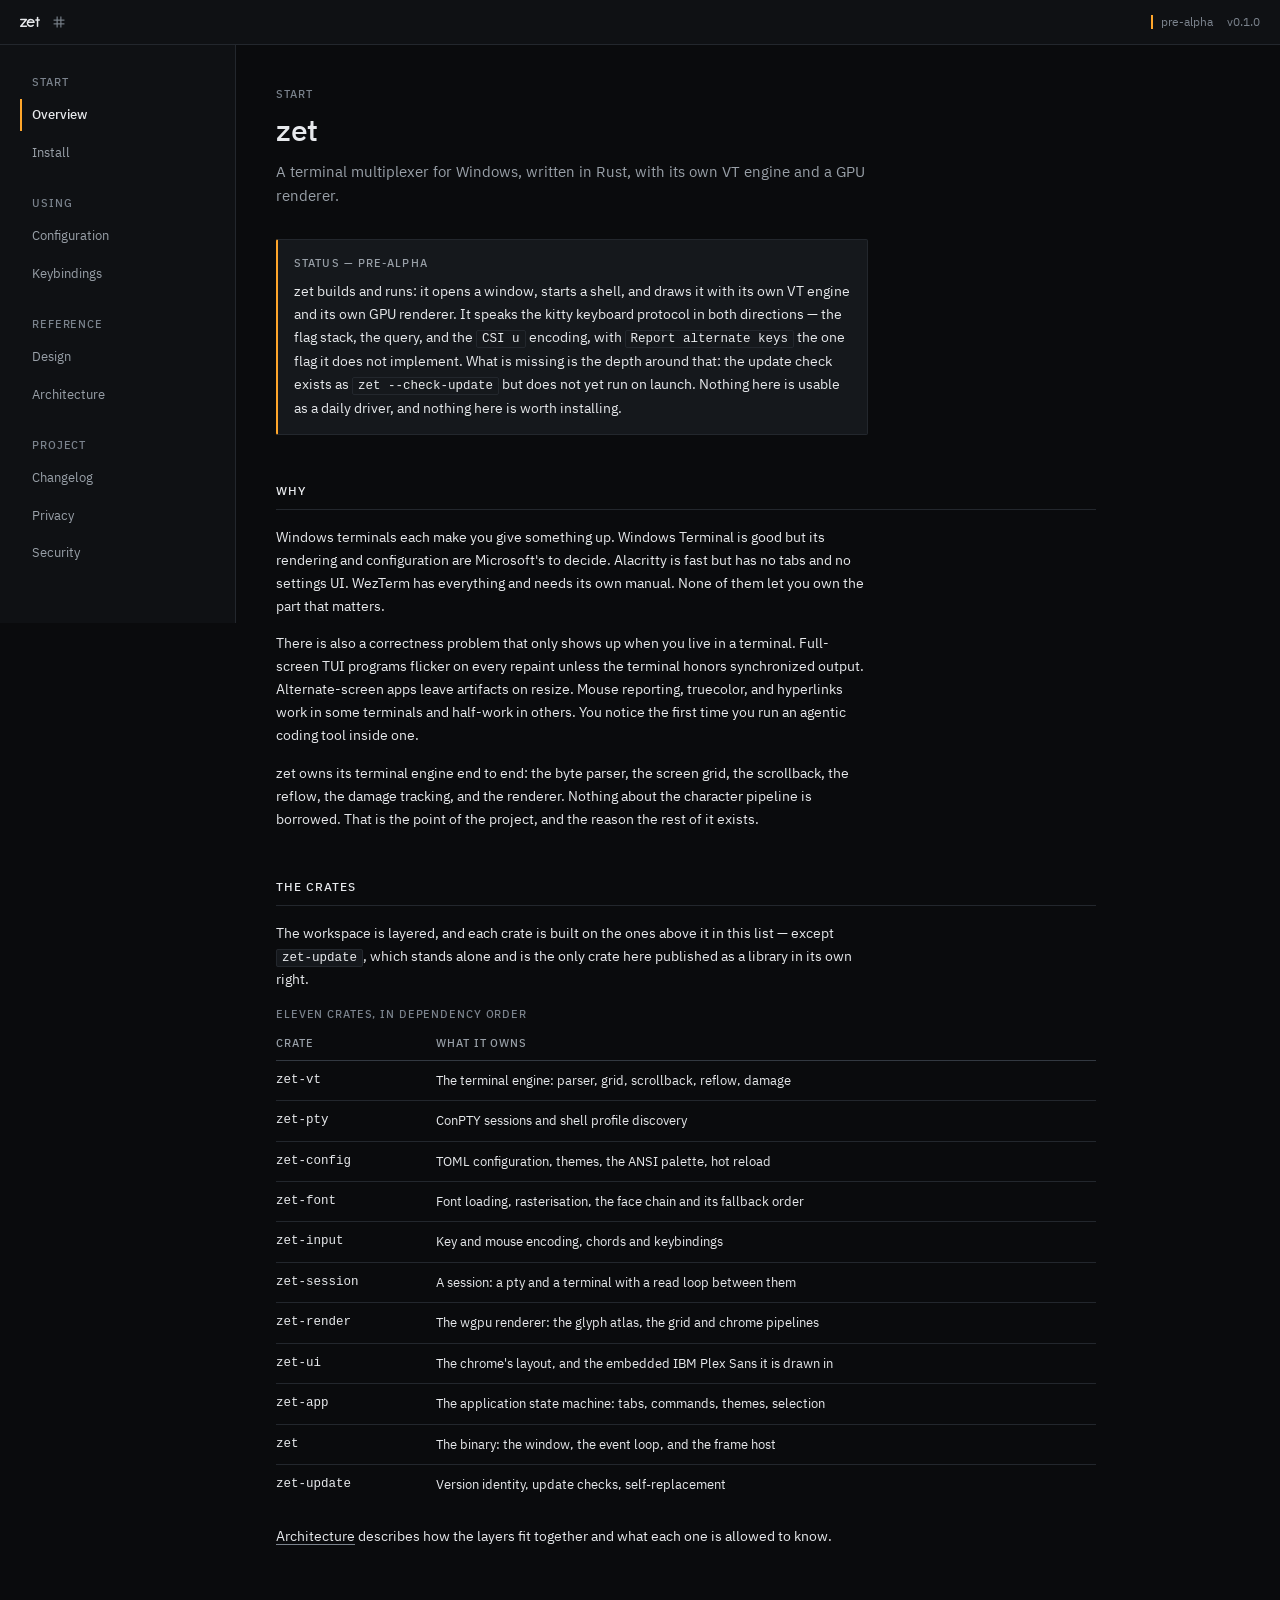
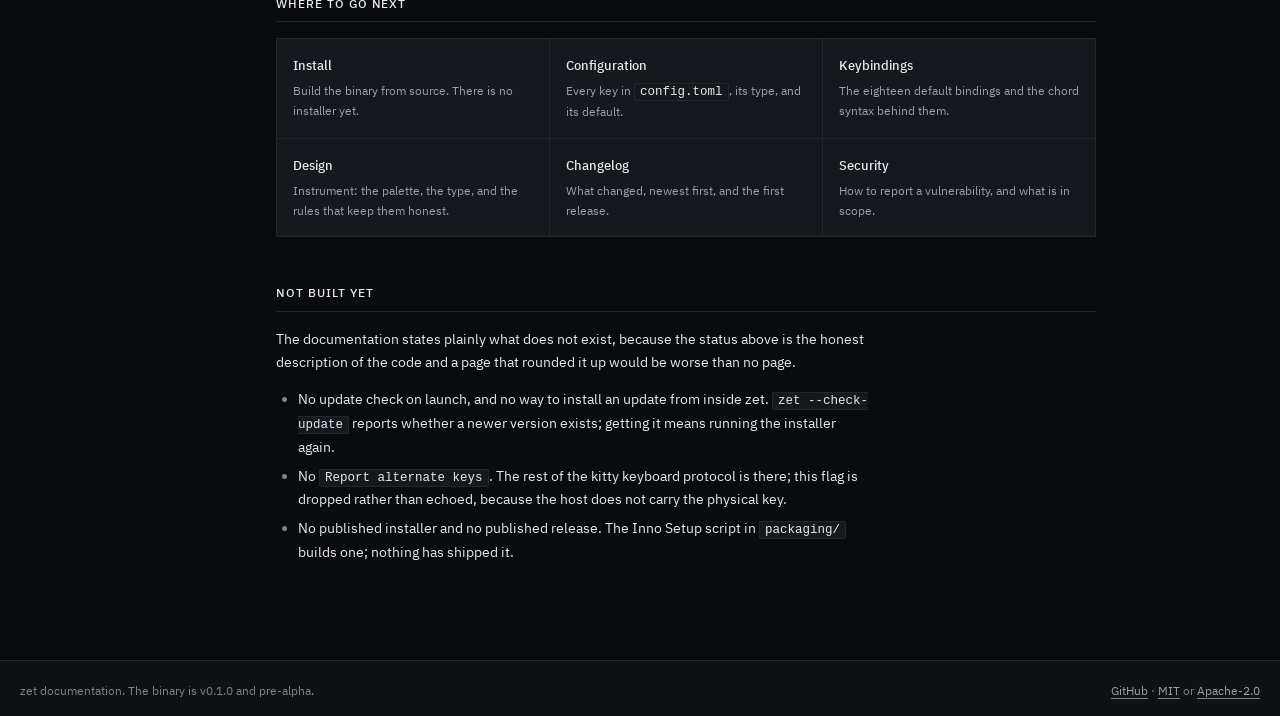
==== docs/index.html @ be6a36d4 "Let the binary ask GitHub whether there is a newer version `zet-update` has known how to do this sin" ====
<!doctype html>
<html lang="en">
<head>
<meta charset="utf-8">
<meta name="viewport" content="width=device-width, initial-scale=1">
<title>zet — a terminal multiplexer for Windows</title>
<meta name="description" content="zet is a terminal multiplexer for Windows, written in Rust, with its own VT engine and a GPU renderer.">
<link rel="stylesheet" href="assets/style.css">
</head>
<body>
<a class="skip" href="#main">Skip to content</a>

<header class="topbar">
  <div class="topbar__inner">
    <a class="brand" href="index.html" aria-label="zet documentation">
      <svg class="brand__mark" viewBox="0 0 22 16" aria-hidden="true" focusable="false">
        <path d="M0.8 4.8 H6.8 L0.8 12 H6.8"></path>
        <path d="M7.95 7.8 H15.05 A3.6 3.6 0 1 0 14.05 10.95"></path>
        <path d="M18.7 2.6 V12"></path>
        <path d="M16.9 5.2 H20.5"></path>
      </svg>
      <svg class="brand__hash" viewBox="0 0 16 16" aria-hidden="true" focusable="false">
        <path d="M5.5 1.5 V14.5"></path>
        <path d="M10.5 1.5 V14.5"></path>
        <path d="M1.5 5.5 H14.5"></path>
        <path d="M1.5 10.5 H14.5"></path>
      </svg>
    </a>
    <span class="topbar__meta">
      <span class="topbar__status"><span class="lamp" aria-hidden="true"></span>pre-alpha</span>
      <span class="ver">v0.1.0</span>
    </span>
  </div>
</header>

<div class="shell">
  <nav class="nav" aria-label="Documentation">
    <div class="nav__section">
      <p class="nav__label">Start</p>
      <ul class="nav__list">
        <li><a class="nav__link" href="index.html" aria-current="page">Overview</a></li>
        <li><a class="nav__link" href="install.html">Install</a></li>
      </ul>
    </div>
    <div class="nav__section">
      <p class="nav__label">Using</p>
      <ul class="nav__list">
        <li><a class="nav__link" href="configuration.html">Configuration</a></li>
        <li><a class="nav__link" href="keybindings.html">Keybindings</a></li>
      </ul>
    </div>
    <div class="nav__section">
      <p class="nav__label">Reference</p>
      <ul class="nav__list">
        <li><a class="nav__link" href="design.html">Design</a></li>
        <li><a class="nav__link" href="architecture.html">Architecture</a></li>
      </ul>
    </div>
    <div class="nav__section">
      <p class="nav__label">Project</p>
      <ul class="nav__list">
        <li><a class="nav__link" href="changelog.html">Changelog</a></li>
        <li><a class="nav__link" href="privacy.html">Privacy</a></li>
        <li><a class="nav__link" href="security.html">Security</a></li>
      </ul>
    </div>
  </nav>

  <main id="main" class="main">
    <article class="doc">
      <p class="eyebrow">Start</p>
      <h1>zet</h1>
      <p class="lede">A terminal multiplexer for Windows, written in Rust, with its own VT engine
      and a GPU renderer.</p>

      <div class="callout">
        <span class="callout__label">Status — pre-alpha</span>
        <p>zet builds and runs: it opens a window, starts a shell, and draws it with its own VT
        engine and its own GPU renderer. It speaks the kitty keyboard protocol in both directions —
        the flag stack, the query, and the <code>CSI u</code> encoding, with <code>Report alternate
        keys</code> the one flag it does not implement. What is missing is the depth around that:
        the update check exists as <code>zet --check-update</code> but does not yet run on launch.
        Nothing here is usable as a daily driver, and nothing here is worth installing.</p>
      </div>

      <h2>Why</h2>

      <p>Windows terminals each make you give something up. Windows Terminal is good but its
      rendering and configuration are Microsoft's to decide. Alacritty is fast but has no tabs and
      no settings UI. WezTerm has everything and needs its own manual. None of them let you own the
      part that matters.</p>

      <p>There is also a correctness problem that only shows up when you live in a terminal.
      Full-screen TUI programs flicker on every repaint unless the terminal honors synchronized
      output. Alternate-screen apps leave artifacts on resize. Mouse reporting, truecolor, and
      hyperlinks work in some terminals and half-work in others. You notice the first time you run
      an agentic coding tool inside one.</p>

      <p>zet owns its terminal engine end to end: the byte parser, the screen grid, the scrollback,
      the reflow, the damage tracking, and the renderer. Nothing about the character pipeline is
      borrowed. That is the point of the project, and the reason the rest of it exists.</p>

      <h2>The crates</h2>

      <p>The workspace is layered, and each crate is built on the ones above it in this list —
      except <code>zet-update</code>, which stands alone and is the only crate here published as a
      library in its own right.</p>

      <table>
        <caption>Eleven crates, in dependency order</caption>
        <thead>
          <tr><th scope="col">Crate</th><th scope="col">What it owns</th></tr>
        </thead>
        <tbody>
          <tr><td class="k">zet-vt</td><td>The terminal engine: parser, grid, scrollback, reflow, damage</td></tr>
          <tr><td class="k">zet-pty</td><td>ConPTY sessions and shell profile discovery</td></tr>
          <tr><td class="k">zet-config</td><td>TOML configuration, themes, the ANSI palette, hot reload</td></tr>
          <tr><td class="k">zet-font</td><td>Font loading, rasterisation, the face chain and its fallback order</td></tr>
          <tr><td class="k">zet-input</td><td>Key and mouse encoding, chords and keybindings</td></tr>
          <tr><td class="k">zet-session</td><td>A session: a pty and a terminal with a read loop between them</td></tr>
          <tr><td class="k">zet-render</td><td>The wgpu renderer: the glyph atlas, the grid and chrome pipelines</td></tr>
          <tr><td class="k">zet-ui</td><td>The chrome's layout, and the embedded IBM Plex Sans it is drawn in</td></tr>
          <tr><td class="k">zet-app</td><td>The application state machine: tabs, commands, themes, selection</td></tr>
          <tr><td class="k">zet</td><td>The binary: the window, the event loop, and the frame host</td></tr>
          <tr><td class="k">zet-update</td><td>Version identity, update checks, self-replacement</td></tr>
        </tbody>
      </table>

      <p><a href="architecture.html">Architecture</a> describes how the layers fit together and what
      each one is allowed to know.</p>

      <h2>Where to go next</h2>

      <div class="grid">
        <a class="card" href="install.html">
          <span class="card__title">Install</span>
          <span class="card__body">Build the binary from source. There is no installer yet.</span>
        </a>
        <a class="card" href="configuration.html">
          <span class="card__title">Configuration</span>
          <span class="card__body">Every key in <code>config.toml</code>, its type, and its default.</span>
        </a>
        <a class="card" href="keybindings.html">
          <span class="card__title">Keybindings</span>
          <span class="card__body">The eighteen default bindings and the chord syntax behind them.</span>
        </a>
        <a class="card" href="design.html">
          <span class="card__title">Design</span>
          <span class="card__body">Instrument: the palette, the type, and the rules that keep them honest.</span>
        </a>
        <a class="card" href="changelog.html">
          <span class="card__title">Changelog</span>
          <span class="card__body">What changed, newest first, and the first release.</span>
        </a>
        <a class="card" href="security.html">
          <span class="card__title">Security</span>
          <span class="card__body">How to report a vulnerability, and what is in scope.</span>
        </a>
      </div>

      <h2>Not built yet</h2>

      <p>The documentation states plainly what does not exist, because the status above is the
      honest description of the code and a page that rounded it up would be worse than no page.</p>

      <ul>
        <li>No update check on launch, and no way to install an update from inside zet. <code>zet --check-update</code> reports whether a newer version exists; getting it means running the installer again.</li>
        <li>No <code>Report alternate keys</code>. The rest of the kitty keyboard protocol is there; this flag is dropped rather than echoed, because the host does not carry the physical key.</li>
        <li>No published installer and no published release. The Inno Setup script in <code>packaging/</code> builds one; nothing has shipped it.</li>
      </ul>
    </article>
  </main>
</div>

<footer class="footer">
  <div class="footer__inner">
    <span>zet documentation. The binary is <span class="ver">v0.1.0</span> and pre-alpha.</span>
    <span>
      <a href="https://github.com/asterxsk/zet">GitHub</a> ·
      <a href="https://github.com/asterxsk/zet/blob/main/LICENSE-MIT">MIT</a> or
      <a href="https://github.com/asterxsk/zet/blob/main/LICENSE-APACHE">Apache-2.0</a>
    </span>
  </div>
</footer>
</body>
</html>
---- docs/assets/style.css ----
/* zet documentation — Instrument.
 *
 * Every colour below is a token from DESIGN.md's chrome palette, and the only
 * depth mechanism is `hairline` on a one-step surface change. `signal` is a lamp:
 * it marks the active nav item, the focus ring, and the status callout, and it
 * never fills an area with text on it.
 */

@font-face {
  font-family: "IBM Plex Sans";
  src: url("fonts/IBMPlexSans-Regular.ttf") format("truetype");
  font-weight: 400;
  font-style: normal;
  font-display: swap;
}

@font-face {
  font-family: "IBM Plex Sans";
  src: url("fonts/IBMPlexSans-Medium.ttf") format("truetype");
  font-weight: 500;
  font-style: normal;
  font-display: swap;
}

:root {
  --ground: #0a0b0d;
  --surface: #0f1114;
  --surface-raised: #15181c;
  --hairline: #23272d;
  --hairline-strong: #333941;
  --ink: #e7e9ec;
  --ink-mid: #99a0a8;
  --ink-dim: #7b838d;
  --signal: #ffa62b;
  --signal-dim: #8a5a17;
  --danger: #ff6b5e;
  --ok: #57d9a3;

  --sans: "IBM Plex Sans", system-ui, -apple-system, "Segoe UI", sans-serif;
  --mono: ui-monospace, "Cascadia Mono", Consolas, monospace;

  --topbar: 44px;
  --sidebar: 236px;
  --shell: 1400px;

  --t-body: 14px;
  --t-code: 12.5px;
  --t-hint: 12px;
  --t-label: 11px;
}

*,
*::before,
*::after {
  box-sizing: border-box;
}

html {
  -webkit-text-size-adjust: 100%;
}

body {
  margin: 0;
  background: var(--ground);
  color: var(--ink);
  font-family: var(--sans);
  font-size: var(--t-body);
  font-weight: 400;
  line-height: 1.65;
  /* Numbers are the interface. They line up everywhere, always. */
  font-variant-numeric: tabular-nums;
  -webkit-font-smoothing: antialiased;
  text-rendering: optimizeLegibility;
}

::selection {
  background: rgba(255, 166, 43, 0.2);
}

:focus-visible {
  outline: 2px solid var(--signal);
  outline-offset: 1px;
}

/* The underline is the whole affordance: link text is `ink`, the same as the prose
 * around it. It is therefore a graphical object rather than decoration, and it has to
 * clear 3:1 against what it sits on. `ink-dim` measures 5.13:1 on `ground` and 4.93:1
 * on `surface`. `hairline-strong` would have been the on-brand line, and it measures
 * 1.6:1, which is a link nobody can see. */
a {
  color: var(--ink);
  text-decoration-color: var(--ink-dim);
  text-decoration-thickness: 1px;
  text-underline-offset: 3px;
}

a:hover {
  color: var(--ink);
  /* Signal at rest: the indicator previews on hover, as DESIGN.md specifies. */
  text-decoration-color: var(--signal-dim);
}

.skip {
  position: absolute;
  left: -9999px;
  top: 0;
}

.skip:focus {
  left: 12px;
  top: 8px;
  z-index: 100;
  padding: 8px 14px;
  background: var(--surface-raised);
  border: 1px solid var(--signal);
  color: var(--ink);
  font-size: var(--t-hint);
  text-decoration: none;
}

.visually-hidden {
  position: absolute;
  width: 1px;
  height: 1px;
  margin: -1px;
  padding: 0;
  overflow: hidden;
  clip: rect(0 0 0 0);
  white-space: nowrap;
  border: 0;
}

/* ---------------------------------------------------------------- topbar */

.topbar {
  position: sticky;
  top: 0;
  z-index: 10;
  background: var(--surface);
  border-bottom: 1px solid var(--hairline);
}

.topbar__inner {
  display: flex;
  align-items: center;
  gap: 16px;
  height: var(--topbar);
  max-width: var(--shell);
  margin: 0 auto;
  padding: 0 20px;
}

.brand {
  display: inline-flex;
  align-items: center;
  gap: 12px;
  text-decoration: none;
  color: var(--ink);
}

.brand__mark {
  height: 15px;
  width: auto;
  display: block;
  fill: none;
  stroke: currentColor;
  stroke-width: 1.6;
  stroke-linecap: round;
  stroke-linejoin: round;
}

.brand__hash {
  height: 12px;
  width: 12px;
  display: block;
  color: var(--ink-dim);
  fill: none;
  stroke: currentColor;
  stroke-width: 1.5;
  stroke-linecap: square;
}

.brand:hover .brand__hash {
  color: var(--ink-mid);
}

.topbar__meta {
  margin-left: auto;
  display: flex;
  align-items: center;
  gap: 14px;
  font-size: var(--t-hint);
  color: var(--ink-dim);
}

/* The lamp. 2px wide, and it is the only place signal appears at any size. */
.lamp {
  display: inline-block;
  width: 2px;
  height: 14px;
  background: var(--signal);
  vertical-align: -2px;
}

.topbar__status {
  display: inline-flex;
  align-items: center;
  gap: 8px;
}

.ver {
  font-variant-numeric: tabular-nums;
}

/* ---------------------------------------------------------------- layout */

.shell {
  display: grid;
  grid-template-columns: var(--sidebar) minmax(0, 1fr);
  align-items: start;
  max-width: var(--shell);
  margin: 0 auto;
}

.nav {
  position: sticky;
  top: var(--topbar);
  max-height: calc(100vh - var(--topbar));
  overflow-y: auto;
  padding: 28px 20px 48px;
  background: var(--surface);
  border-right: 1px solid var(--hairline);
}

.nav__section + .nav__section {
  margin-top: 26px;
}

.nav__label {
  margin: 0 0 8px;
  padding-left: 12px;
  font-size: var(--t-label);
  font-weight: 500;
  text-transform: uppercase;
  letter-spacing: 0.08em;
  color: var(--ink-dim);
}

.nav__list {
  margin: 0;
  padding: 0;
  list-style: none;
}

.nav__link {
  display: block;
  padding: 5px 0 5px 10px;
  border-left: 2px solid transparent;
  font-size: 13px;
  color: var(--ink-mid);
  text-decoration: none;
}

.nav__link:hover {
  color: var(--ink);
  /* Signal at rest: the indicator previews, it does not light. */
  border-left-color: var(--signal-dim);
}

.nav__link[aria-current="page"] {
  border-left-color: var(--signal);
  color: var(--ink);
  font-weight: 500;
}

.main {
  min-width: 0;
  padding: 40px 40px 80px;
}

.doc {
  max-width: 820px;
}

/* ---------------------------------------------------------------- type */

.eyebrow {
  margin: 0 0 10px;
  font-size: var(--t-label);
  font-weight: 500;
  text-transform: uppercase;
  letter-spacing: 0.1em;
  color: var(--ink-dim);
}

h1 {
  margin: 0 0 12px;
  font-size: 30px;
  font-weight: 500;
  line-height: 1.15;
  letter-spacing: -0.01em;
}

.lede {
  margin: 0 0 30px;
  max-width: 68ch;
  font-size: 15px;
  color: var(--ink-mid);
}

h2 {
  margin: 46px 0 16px;
  padding-bottom: 8px;
  border-bottom: 1px solid var(--hairline);
  font-size: var(--t-hint);
  font-weight: 500;
  text-transform: uppercase;
  letter-spacing: 0.08em;
  color: var(--ink);
}

h3 {
  margin: 26px 0 8px;
  font-size: 14px;
  font-weight: 500;
  color: var(--ink);
}

h4 {
  margin: 20px 0 6px;
  font-size: 13px;
  font-weight: 500;
  color: var(--ink-mid);
}

p {
  margin: 0 0 14px;
  max-width: 74ch;
}

ul,
ol {
  margin: 0 0 16px;
  padding-left: 22px;
  max-width: 74ch;
}

li {
  margin: 0 0 6px;
}

li::marker {
  color: var(--ink-dim);
}

li > ul,
li > ol {
  margin: 6px 0 0;
}

strong {
  font-weight: 500;
}

hr {
  height: 1px;
  margin: 32px 0;
  border: 0;
  background: var(--hairline);
}

/* ---------------------------------------------------------------- code */

code,
kbd,
pre,
samp {
  font-family: var(--mono);
  font-variant-numeric: tabular-nums;
}

code {
  padding: 1px 5px;
  border: 1px solid var(--hairline);
  border-radius: 2px;
  background: var(--surface-raised);
  font-size: var(--t-code);
  color: var(--ink);
}

pre {
  margin: 0 0 18px;
  padding: 14px 16px;
  border: 1px solid var(--hairline);
  border-radius: 2px;
  background: var(--surface-raised);
  overflow-x: auto;
  font-size: var(--t-code);
  line-height: 1.75;
  color: var(--ink);
  tab-size: 4;
}

pre code {
  padding: 0;
  border: 0;
  background: none;
  font-size: inherit;
  color: inherit;
}

/* The one concession to syntax colour: comments recede, nothing else is tinted. */
.c {
  color: var(--ink-mid);
}

/* ---------------------------------------------------------------- tables */

table {
  width: 100%;
  margin: 0 0 20px;
  border-collapse: collapse;
  font-size: 13px;
  font-variant-numeric: tabular-nums;
}

caption {
  padding-bottom: 10px;
  text-align: left;
  font-size: var(--t-label);
  font-weight: 500;
  text-transform: uppercase;
  letter-spacing: 0.08em;
  color: var(--ink-dim);
}

th {
  padding: 0 14px 8px 0;
  border-bottom: 1px solid var(--hairline-strong);
  text-align: left;
  font-size: var(--t-label);
  font-weight: 500;
  text-transform: uppercase;
  letter-spacing: 0.08em;
  color: var(--ink-mid);
  white-space: nowrap;
}

td {
  padding: 9px 14px 9px 0;
  border-bottom: 1px solid var(--hairline);
  vertical-align: top;
  color: var(--ink);
}

th:last-child,
td:last-child {
  padding-right: 0;
}

tbody tr:last-child td {
  border-bottom: 0;
}

td.k,
th.k {
  font-family: var(--mono);
  font-size: var(--t-code);
  white-space: nowrap;
}

td.num {
  text-align: right;
  white-space: nowrap;
}

/* ---------------------------------------------------------------- swatch */

.swatch {
  display: inline-block;
  width: 14px;
  height: 14px;
  border: 1px solid var(--hairline-strong);
  vertical-align: -2px;
}

/* ---------------------------------------------------------------- callout */

.callout {
  margin: 0 0 22px;
  padding: 14px 16px;
  max-width: 74ch;
  border: 1px solid var(--hairline);
  border-left: 2px solid var(--signal);
  border-radius: 2px;
  background: var(--surface-raised);
}

.callout > :last-child {
  margin-bottom: 0;
}

.callout__label {
  display: block;
  margin: 0 0 8px;
  font-size: var(--t-label);
  font-weight: 500;
  text-transform: uppercase;
  letter-spacing: 0.1em;
  color: var(--ink-mid);
}

.callout--note {
  border-left-color: var(--hairline-strong);
}

.callout--danger {
  border-left-color: var(--danger);
}

/* ---------------------------------------------------------------- cards */

.grid {
  display: grid;
  grid-template-columns: repeat(auto-fit, minmax(240px, 1fr));
  gap: 1px;
  margin: 0 0 22px;
  border: 1px solid var(--hairline);
  background: var(--hairline);
}

.card {
  display: block;
  padding: 16px;
  background: var(--surface-raised);
  text-decoration: none;
}

.card__title {
  display: block;
  margin-bottom: 4px;
  font-size: 13px;
  font-weight: 500;
  color: var(--ink);
}

.card__body {
  display: block;
  font-size: var(--t-hint);
  color: var(--ink-mid);
}

.card:hover {
  background: var(--surface);
}

.card:hover .card__title {
  text-decoration: underline;
  text-decoration-color: var(--signal-dim);
  text-underline-offset: 3px;
}

/* ---------------------------------------------------------------- footer */

.footer {
  border-top: 1px solid var(--hairline);
  background: var(--surface);
}

.footer__inner {
  display: flex;
  flex-wrap: wrap;
  gap: 8px 24px;
  justify-content: space-between;
  max-width: var(--shell);
  margin: 0 auto;
  padding: 20px;
  font-size: var(--t-hint);
  color: var(--ink-dim);
}

.footer a {
  color: var(--ink-mid);
  text-decoration-color: var(--ink-dim);
}

.footer a:hover {
  color: var(--ink);
  text-decoration-color: var(--signal-dim);
}

/* ---------------------------------------------------------------- narrow */

@media (max-width: 900px) {
  .shell {
    grid-template-columns: minmax(0, 1fr);
  }

  .nav {
    position: static;
    max-height: none;
    overflow: visible;
    padding: 18px 20px 20px;
    border-right: 0;
    border-bottom: 1px solid var(--hairline);
  }

  .nav__section {
    display: flex;
    flex-wrap: wrap;
    align-items: baseline;
    gap: 2px 12px;
  }

  .nav__section + .nav__section {
    margin-top: 12px;
  }

  .nav__label {
    padding-left: 0;
    margin: 0;
  }

  .nav__list {
    display: flex;
    flex-wrap: wrap;
    gap: 2px 14px;
  }

  .nav__link {
    padding-left: 8px;
  }

  .main {
    padding: 28px 20px 60px;
  }

  h1 {
    font-size: 24px;
  }

  .topbar__meta .ver--pre {
    display: none;
  }
}
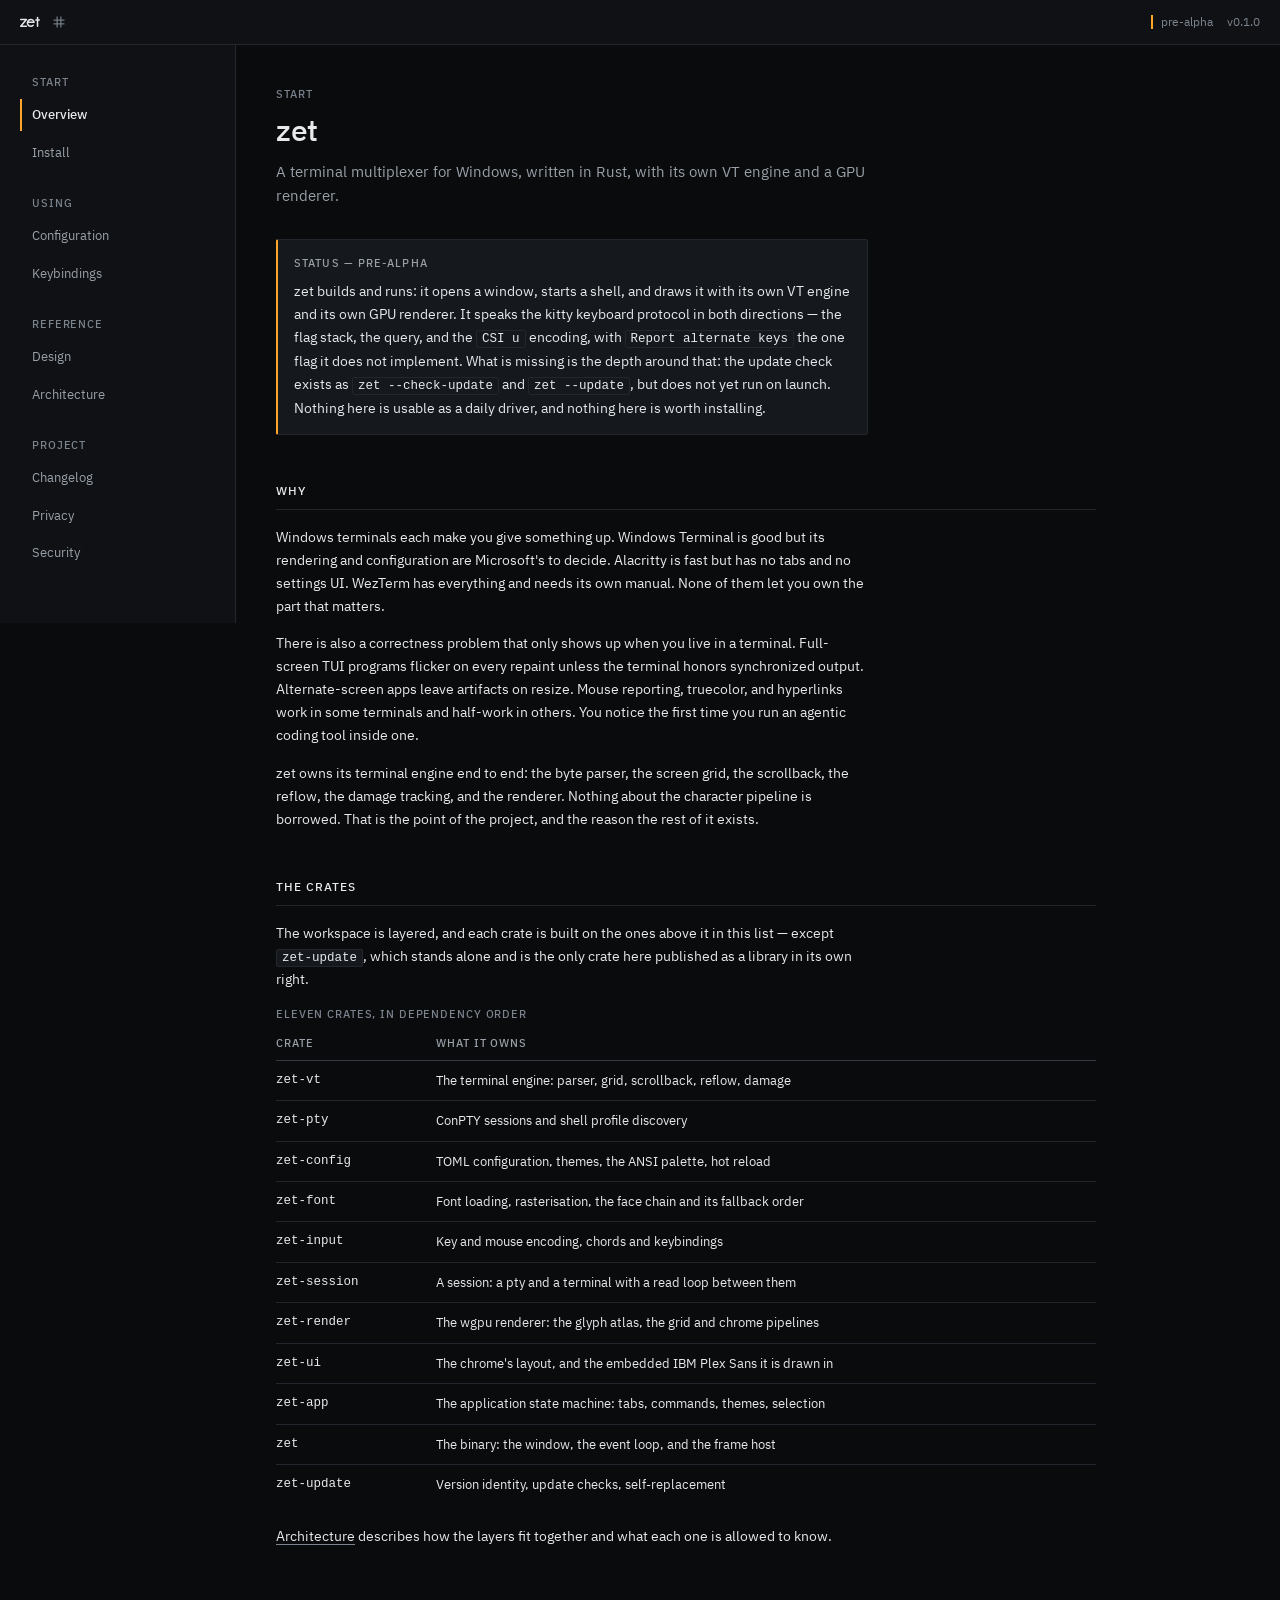
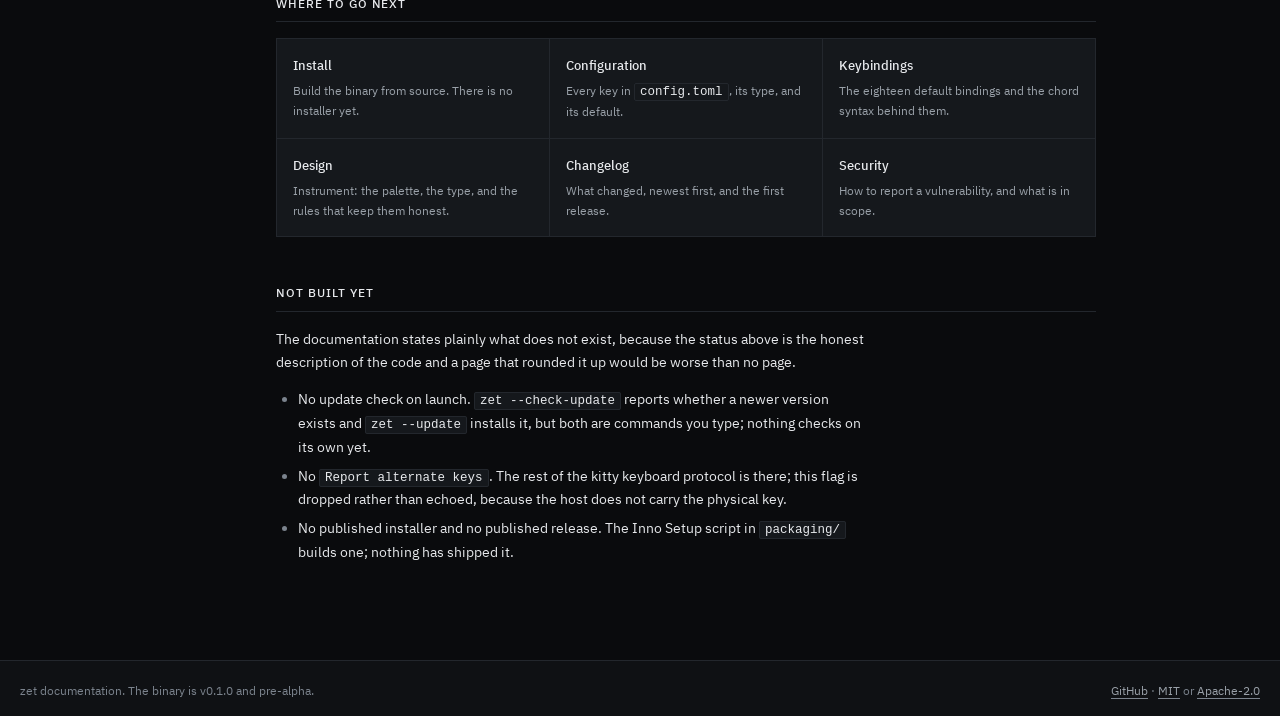
==== commit da87beac: "Let the binary install what the check finds `zet --update` is the third question `zet-update` was wr" ====
--- a/docs/index.html
+++ b/docs/index.html
@@ -79,7 +79,8 @@
         engine and its own GPU renderer. It speaks the kitty keyboard protocol in both directions —
         the flag stack, the query, and the <code>CSI u</code> encoding, with <code>Report alternate
         keys</code> the one flag it does not implement. What is missing is the depth around that:
-        the update check exists as <code>zet --check-update</code> but does not yet run on launch.
+        the update check exists as <code>zet --check-update</code> and <code>zet --update</code>,
+        but does not yet run on launch.
         Nothing here is usable as a daily driver, and nothing here is worth installing.</p>
       </div>
 
@@ -164,7 +165,7 @@
       honest description of the code and a page that rounded it up would be worse than no page.</p>
 
       <ul>
-        <li>No update check on launch, and no way to install an update from inside zet. <code>zet --check-update</code> reports whether a newer version exists; getting it means running the installer again.</li>
+        <li>No update check on launch. <code>zet --check-update</code> reports whether a newer version exists and <code>zet --update</code> installs it, but both are commands you type; nothing checks on its own yet.</li>
         <li>No <code>Report alternate keys</code>. The rest of the kitty keyboard protocol is there; this flag is dropped rather than echoed, because the host does not carry the physical key.</li>
         <li>No published installer and no published release. The Inno Setup script in <code>packaging/</code> builds one; nothing has shipped it.</li>
       </ul>
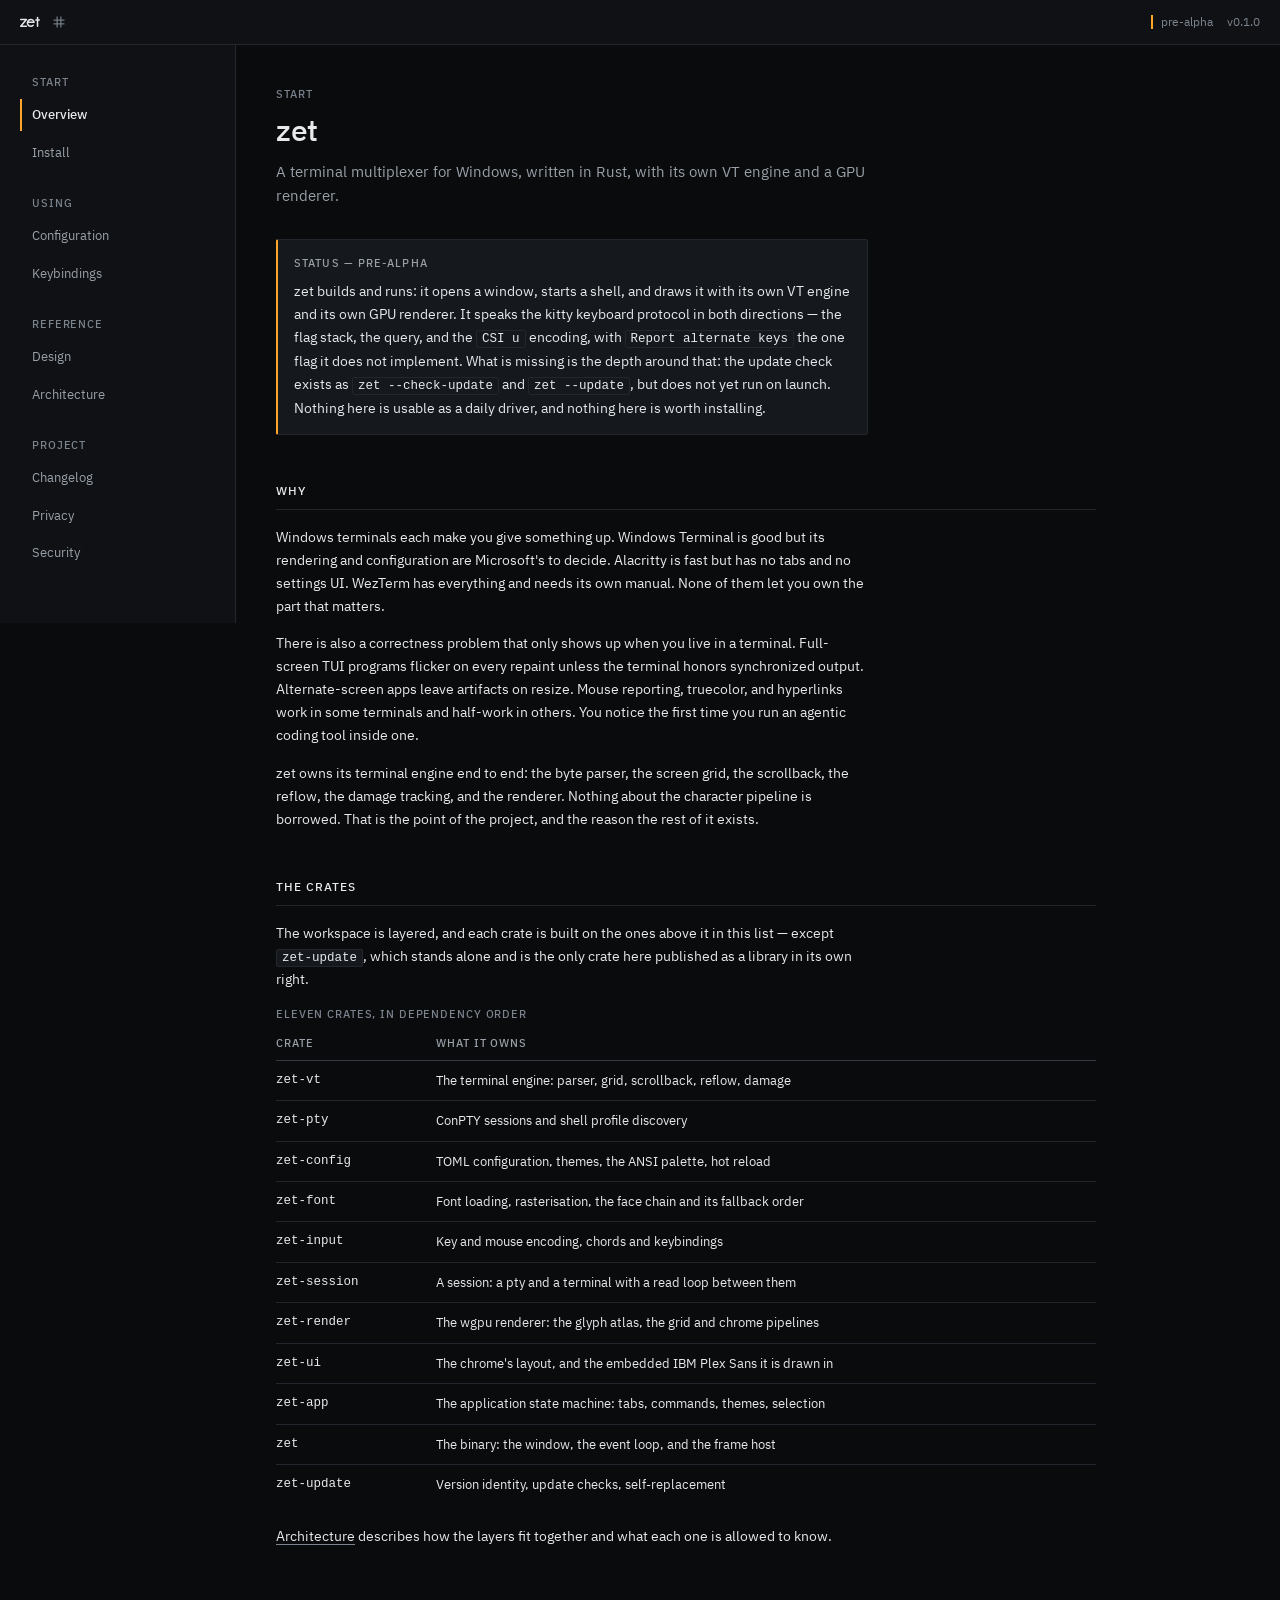
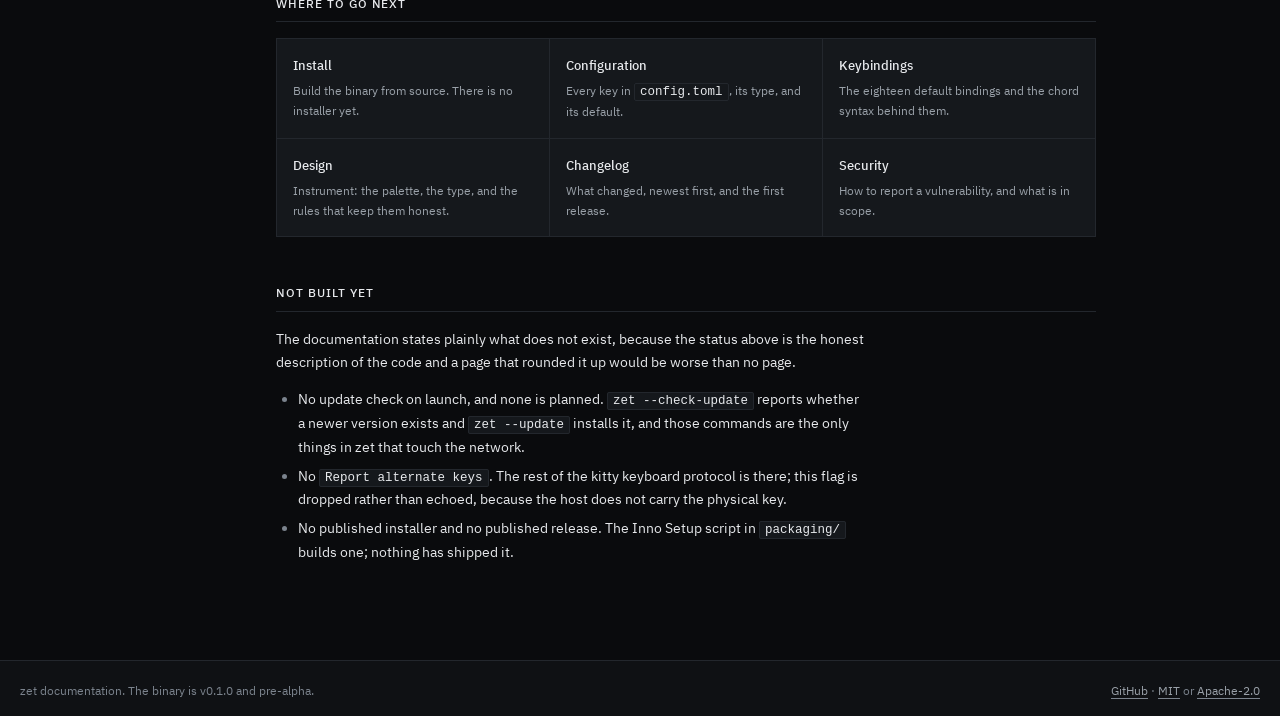
==== commit 08fa9aa4: "Drop the update key that nothing read `[update] check-on-launch` was reserved when zet-config was wr" ====
--- a/docs/index.html
+++ b/docs/index.html
@@ -165,7 +165,7 @@
       honest description of the code and a page that rounded it up would be worse than no page.</p>
 
       <ul>
-        <li>No update check on launch. <code>zet --check-update</code> reports whether a newer version exists and <code>zet --update</code> installs it, but both are commands you type; nothing checks on its own yet.</li>
+        <li>No update check on launch, and none is planned. <code>zet --check-update</code> reports whether a newer version exists and <code>zet --update</code> installs it, and those commands are the only things in zet that touch the network.</li>
         <li>No <code>Report alternate keys</code>. The rest of the kitty keyboard protocol is there; this flag is dropped rather than echoed, because the host does not carry the physical key.</li>
         <li>No published installer and no published release. The Inno Setup script in <code>packaging/</code> builds one; nothing has shipped it.</li>
       </ul>
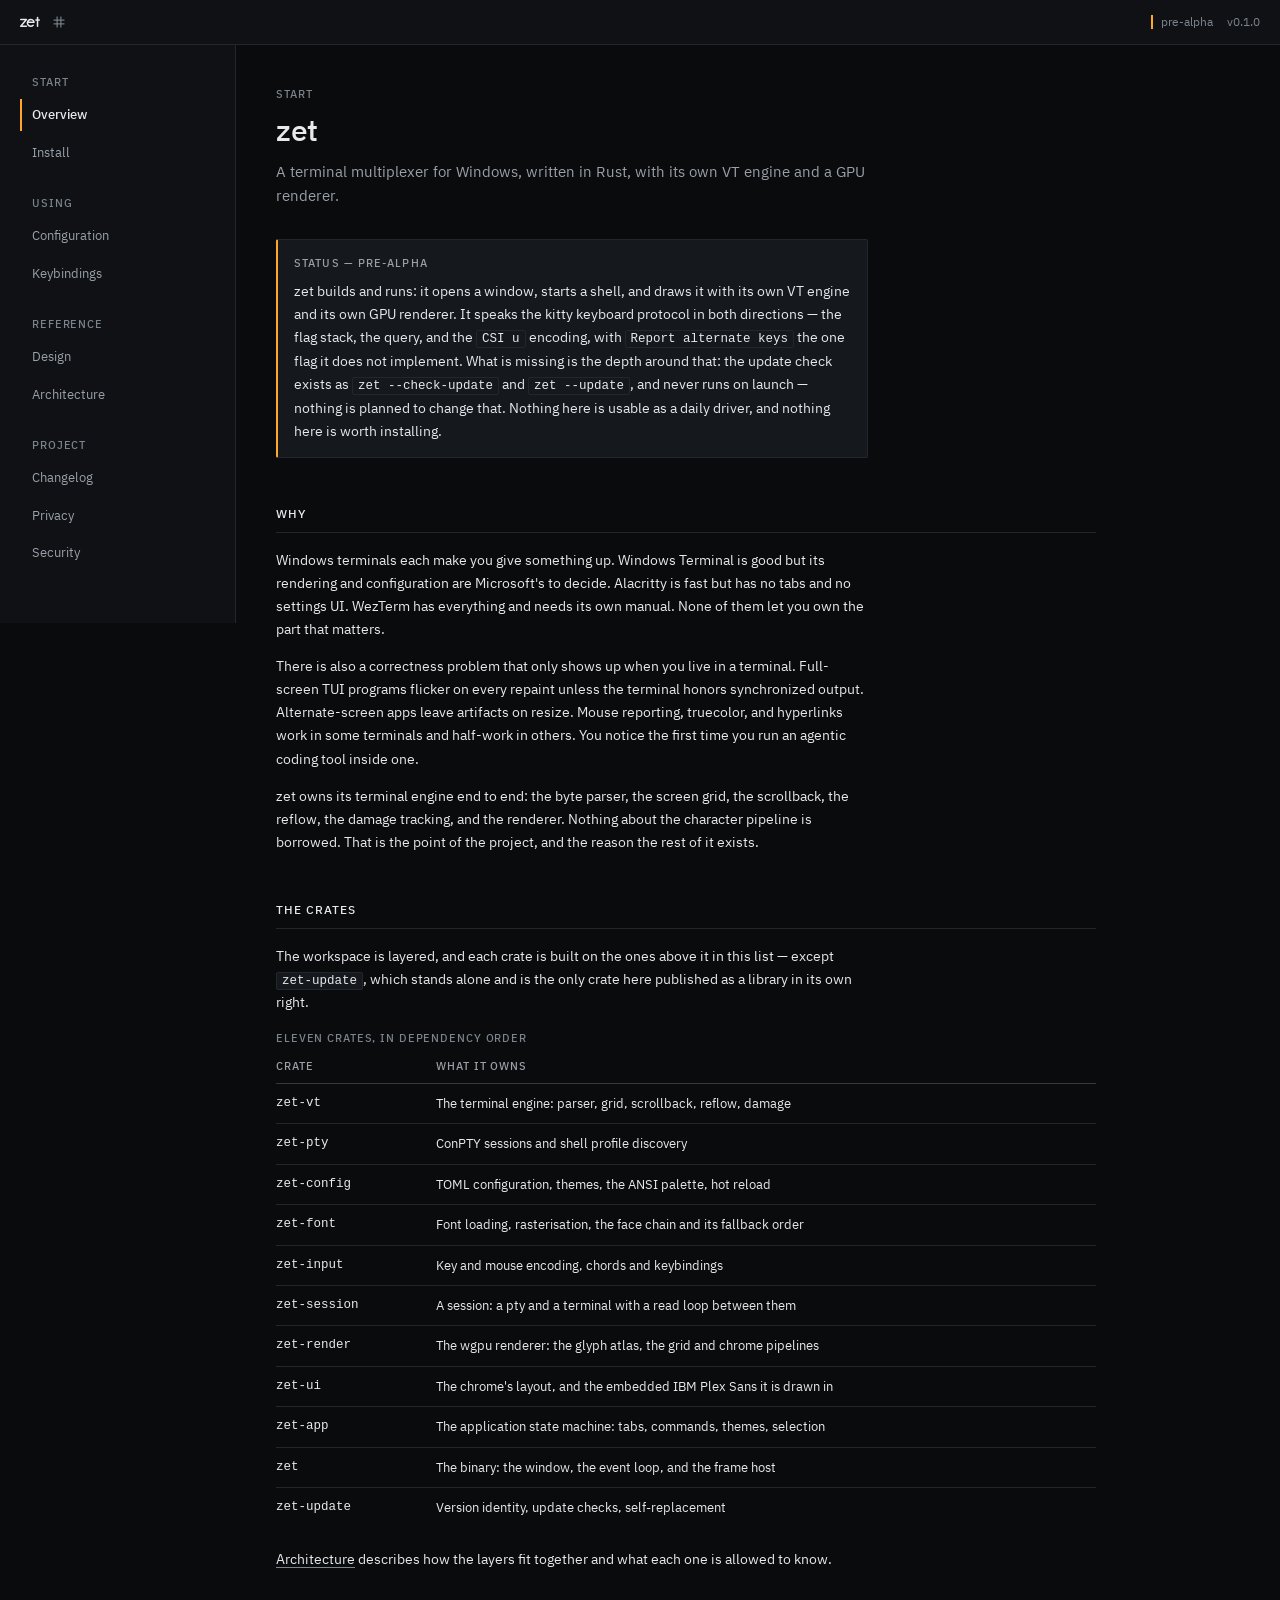
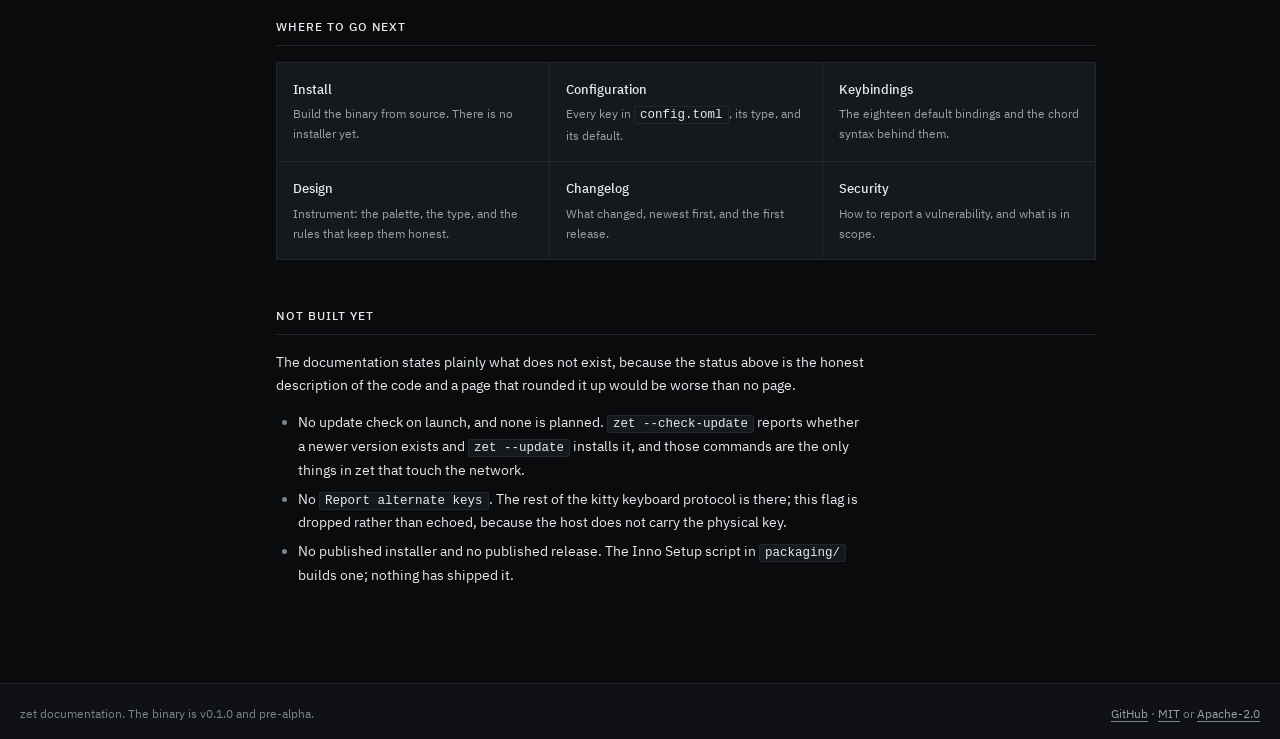
==== commit b259406b: "Correct ten claims the code had stopped keeping Every page read against the binary. The update check" ====
--- a/docs/index.html
+++ b/docs/index.html
@@ -80,7 +80,7 @@
         the flag stack, the query, and the <code>CSI u</code> encoding, with <code>Report alternate
         keys</code> the one flag it does not implement. What is missing is the depth around that:
         the update check exists as <code>zet --check-update</code> and <code>zet --update</code>,
-        but does not yet run on launch.
+        and never runs on launch — nothing is planned to change that.
         Nothing here is usable as a daily driver, and nothing here is worth installing.</p>
       </div>
 
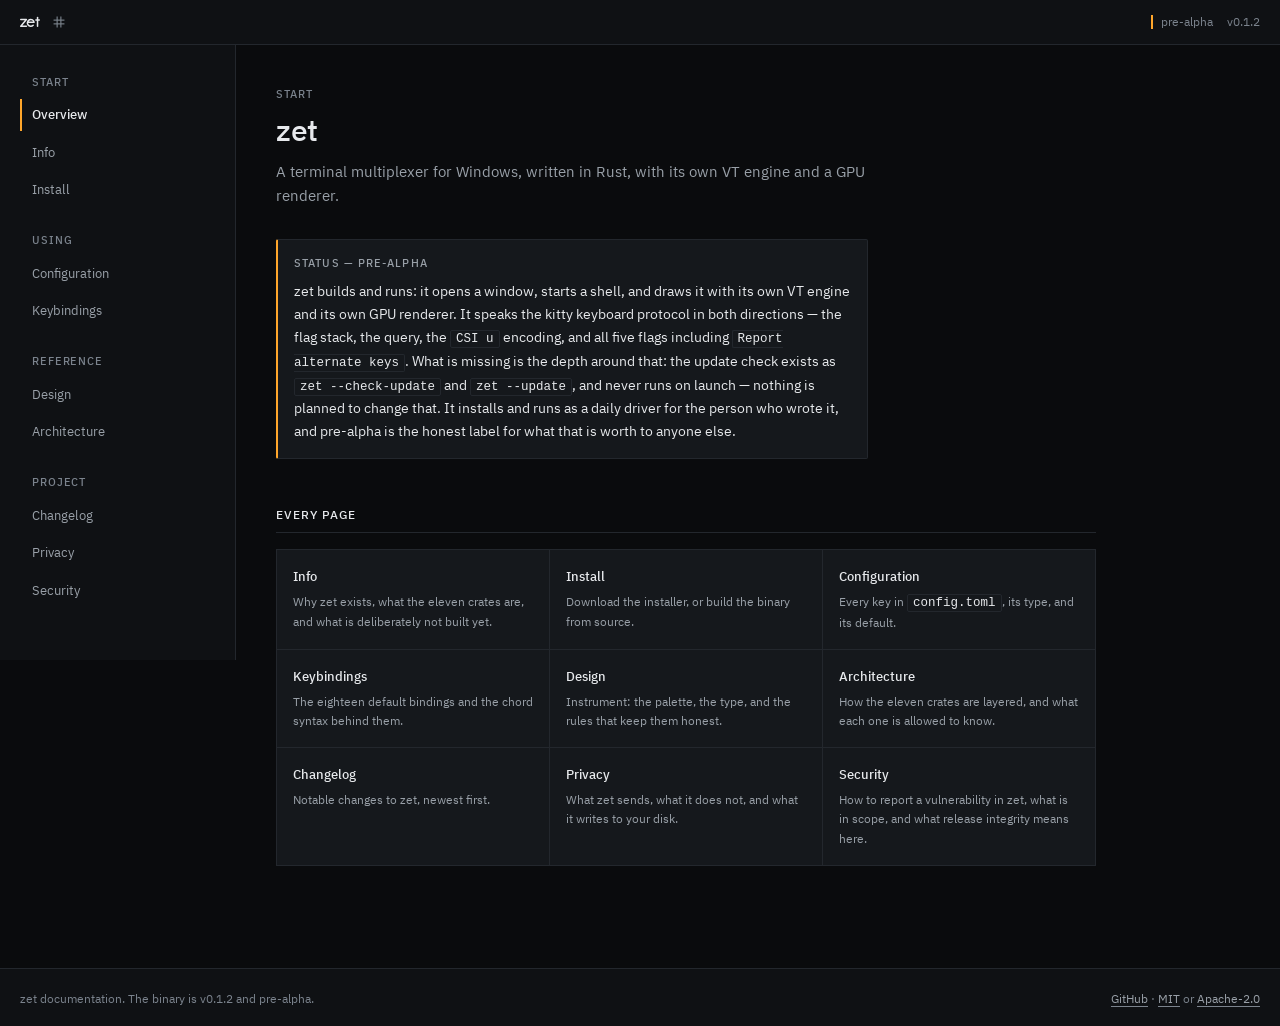
==== commit c629e2f1: "Ask the compositor for the corners, report the alternate keys, and show the fallback Three items, ea" ====
--- a/docs/index.html
+++ b/docs/index.html
@@ -6,6 +6,17 @@
 <title>zet — a terminal multiplexer for Windows</title>
 <meta name="description" content="zet is a terminal multiplexer for Windows, written in Rust, with its own VT engine and a GPU renderer.">
 <link rel="stylesheet" href="assets/style.css">
+<link rel="icon" href="favicon.ico" sizes="48x48">
+<link rel="icon" href="assets/icon.svg" type="image/svg+xml">
+<link rel="apple-touch-icon" href="assets/icon-180.png">
+<meta name="theme-color" content="#0a0b0d">
+<meta property="og:type" content="website">
+<meta property="og:site_name" content="zet">
+<meta property="og:title" content="zet — a terminal multiplexer for Windows">
+<meta property="og:description" content="zet is a terminal multiplexer for Windows, written in Rust, with its own VT engine and a GPU renderer.">
+<meta property="og:url" content="https://asterxsk.github.io/zet/">
+<meta property="og:image" content="https://asterxsk.github.io/zet/assets/og.png">
+<meta name="twitter:card" content="summary_large_image">
 </head>
 <body>
 <a class="skip" href="#main">Skip to content</a>
@@ -28,7 +39,7 @@
     </a>
     <span class="topbar__meta">
       <span class="topbar__status"><span class="lamp" aria-hidden="true"></span>pre-alpha</span>
-      <span class="ver">v0.1.0</span>
+      <span class="ver">v0.1.2</span>
     </span>
   </div>
 </header>
@@ -39,6 +50,7 @@
       <p class="nav__label">Start</p>
       <ul class="nav__list">
         <li><a class="nav__link" href="index.html" aria-current="page">Overview</a></li>
+        <li><a class="nav__link" href="info.html">Info</a></li>
         <li><a class="nav__link" href="install.html">Install</a></li>
       </ul>
     </div>
@@ -77,65 +89,27 @@
         <span class="callout__label">Status — pre-alpha</span>
         <p>zet builds and runs: it opens a window, starts a shell, and draws it with its own VT
         engine and its own GPU renderer. It speaks the kitty keyboard protocol in both directions —
-        the flag stack, the query, and the <code>CSI u</code> encoding, with <code>Report alternate
-        keys</code> the one flag it does not implement. What is missing is the depth around that:
+        the flag stack, the query, the <code>CSI u</code> encoding, and all five flags including
+        <code>Report alternate keys</code>. What is missing is the depth around that:
         the update check exists as <code>zet --check-update</code> and <code>zet --update</code>,
         and never runs on launch — nothing is planned to change that.
-        Nothing here is usable as a daily driver, and nothing here is worth installing.</p>
+        It installs and runs as a daily driver for the person who wrote it, and pre-alpha is the
+        honest label for what that is worth to anyone else.</p>
       </div>
 
-      <h2>Why</h2>
+      <h2>Every page</h2>
 
-      <p>Windows terminals each make you give something up. Windows Terminal is good but its
-      rendering and configuration are Microsoft's to decide. Alacritty is fast but has no tabs and
-      no settings UI. WezTerm has everything and needs its own manual. None of them let you own the
-      part that matters.</p>
-
-      <p>There is also a correctness problem that only shows up when you live in a terminal.
-      Full-screen TUI programs flicker on every repaint unless the terminal honors synchronized
-      output. Alternate-screen apps leave artifacts on resize. Mouse reporting, truecolor, and
-      hyperlinks work in some terminals and half-work in others. You notice the first time you run
-      an agentic coding tool inside one.</p>
-
-      <p>zet owns its terminal engine end to end: the byte parser, the screen grid, the scrollback,
-      the reflow, the damage tracking, and the renderer. Nothing about the character pipeline is
-      borrowed. That is the point of the project, and the reason the rest of it exists.</p>
-
-      <h2>The crates</h2>
-
-      <p>The workspace is layered, and each crate is built on the ones above it in this list —
-      except <code>zet-update</code>, which stands alone and is the only crate here published as a
-      library in its own right.</p>
-
-      <table>
-        <caption>Eleven crates, in dependency order</caption>
-        <thead>
-          <tr><th scope="col">Crate</th><th scope="col">What it owns</th></tr>
-        </thead>
-        <tbody>
-          <tr><td class="k">zet-vt</td><td>The terminal engine: parser, grid, scrollback, reflow, damage</td></tr>
-          <tr><td class="k">zet-pty</td><td>ConPTY sessions and shell profile discovery</td></tr>
-          <tr><td class="k">zet-config</td><td>TOML configuration, themes, the ANSI palette, hot reload</td></tr>
-          <tr><td class="k">zet-font</td><td>Font loading, rasterisation, the face chain and its fallback order</td></tr>
-          <tr><td class="k">zet-input</td><td>Key and mouse encoding, chords and keybindings</td></tr>
-          <tr><td class="k">zet-session</td><td>A session: a pty and a terminal with a read loop between them</td></tr>
-          <tr><td class="k">zet-render</td><td>The wgpu renderer: the glyph atlas, the grid and chrome pipelines</td></tr>
-          <tr><td class="k">zet-ui</td><td>The chrome's layout, and the embedded IBM Plex Sans it is drawn in</td></tr>
-          <tr><td class="k">zet-app</td><td>The application state machine: tabs, commands, themes, selection</td></tr>
-          <tr><td class="k">zet</td><td>The binary: the window, the event loop, and the frame host</td></tr>
-          <tr><td class="k">zet-update</td><td>Version identity, update checks, self-replacement</td></tr>
-        </tbody>
-      </table>
-
-      <p><a href="architecture.html">Architecture</a> describes how the layers fit together and what
-      each one is allowed to know.</p>
-
-      <h2>Where to go next</h2>
+      <!-- Each card is its page's own `description` meta, word for word. A page whose
+           summary changes has two places to change, and this comment is the reminder. -->
 
       <div class="grid">
+        <a class="card" href="info.html">
+          <span class="card__title">Info</span>
+          <span class="card__body">Why zet exists, what the eleven crates are, and what is deliberately not built yet.</span>
+        </a>
         <a class="card" href="install.html">
           <span class="card__title">Install</span>
-          <span class="card__body">Build the binary from source. There is no installer yet.</span>
+          <span class="card__body">Download the installer, or build the binary from source.</span>
         </a>
         <a class="card" href="configuration.html">
           <span class="card__title">Configuration</span>
@@ -149,33 +123,30 @@
           <span class="card__title">Design</span>
           <span class="card__body">Instrument: the palette, the type, and the rules that keep them honest.</span>
         </a>
+        <a class="card" href="architecture.html">
+          <span class="card__title">Architecture</span>
+          <span class="card__body">How the eleven crates are layered, and what each one is allowed to know.</span>
+        </a>
         <a class="card" href="changelog.html">
           <span class="card__title">Changelog</span>
-          <span class="card__body">What changed, newest first, and the first release.</span>
+          <span class="card__body">Notable changes to zet, newest first.</span>
+        </a>
+        <a class="card" href="privacy.html">
+          <span class="card__title">Privacy</span>
+          <span class="card__body">What zet sends, what it does not, and what it writes to your disk.</span>
         </a>
         <a class="card" href="security.html">
           <span class="card__title">Security</span>
-          <span class="card__body">How to report a vulnerability, and what is in scope.</span>
+          <span class="card__body">How to report a vulnerability in zet, what is in scope, and what release integrity means here.</span>
         </a>
       </div>
-
-      <h2>Not built yet</h2>
-
-      <p>The documentation states plainly what does not exist, because the status above is the
-      honest description of the code and a page that rounded it up would be worse than no page.</p>
-
-      <ul>
-        <li>No update check on launch, and none is planned. <code>zet --check-update</code> reports whether a newer version exists and <code>zet --update</code> installs it, and those commands are the only things in zet that touch the network.</li>
-        <li>No <code>Report alternate keys</code>. The rest of the kitty keyboard protocol is there; this flag is dropped rather than echoed, because the host does not carry the physical key.</li>
-        <li>No published installer and no published release. The Inno Setup script in <code>packaging/</code> builds one; nothing has shipped it.</li>
-      </ul>
     </article>
   </main>
 </div>
 
 <footer class="footer">
   <div class="footer__inner">
-    <span>zet documentation. The binary is <span class="ver">v0.1.0</span> and pre-alpha.</span>
+    <span>zet documentation. The binary is <span class="ver">v0.1.2</span> and pre-alpha.</span>
     <span>
       <a href="https://github.com/asterxsk/zet">GitHub</a> ·
       <a href="https://github.com/asterxsk/zet/blob/main/LICENSE-MIT">MIT</a> or
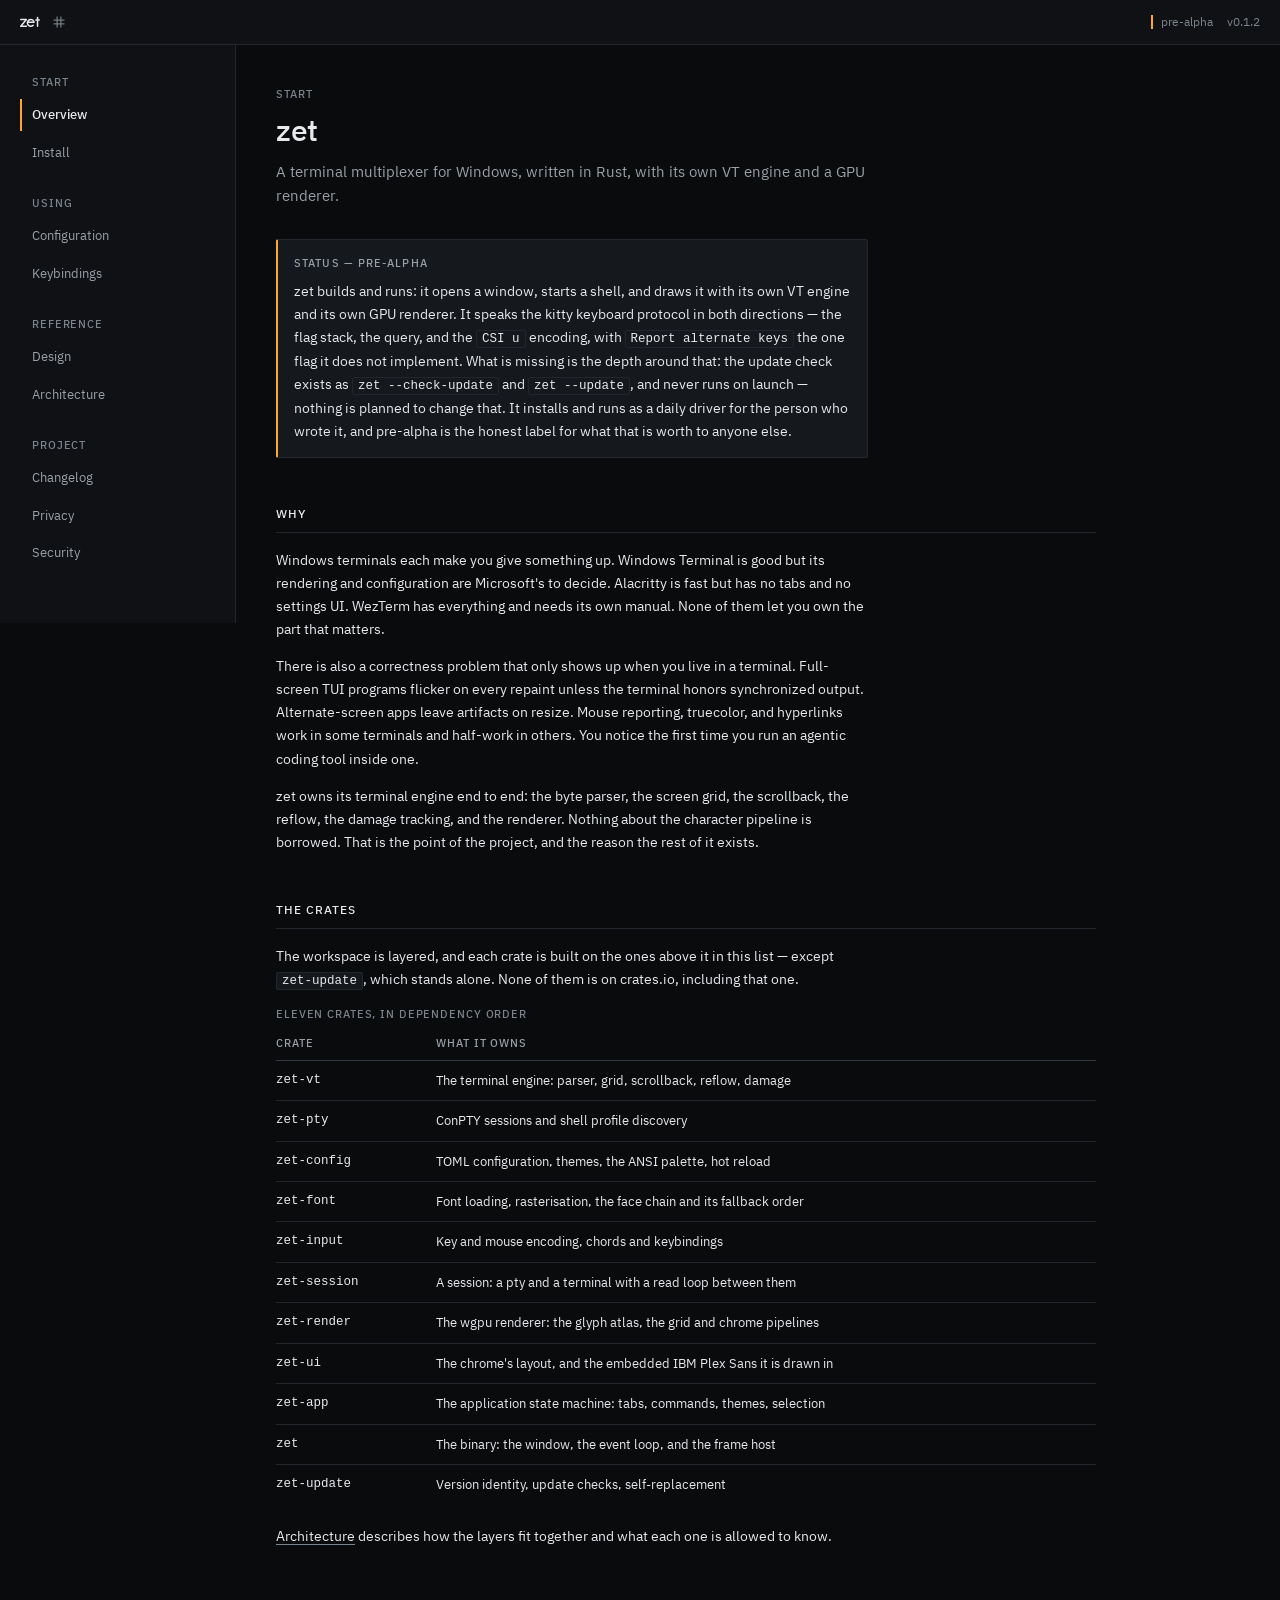
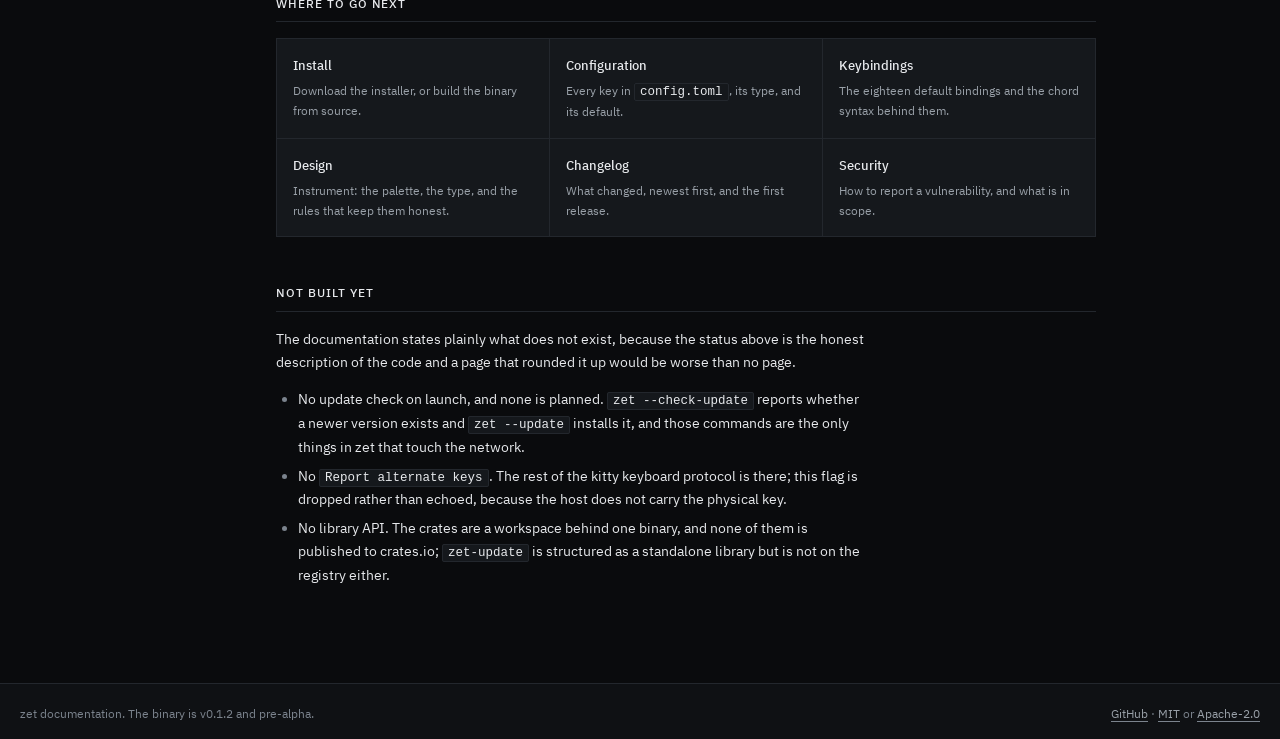
==== commit ce514638: "Prepare 0.1.2: the version, and the claims that had gone stale The version in `[workspace.package]` " ====
--- a/docs/index.html
+++ b/docs/index.html
@@ -6,17 +6,6 @@
 <title>zet — a terminal multiplexer for Windows</title>
 <meta name="description" content="zet is a terminal multiplexer for Windows, written in Rust, with its own VT engine and a GPU renderer.">
 <link rel="stylesheet" href="assets/style.css">
-<link rel="icon" href="favicon.ico" sizes="48x48">
-<link rel="icon" href="assets/icon.svg" type="image/svg+xml">
-<link rel="apple-touch-icon" href="assets/icon-180.png">
-<meta name="theme-color" content="#0a0b0d">
-<meta property="og:type" content="website">
-<meta property="og:site_name" content="zet">
-<meta property="og:title" content="zet — a terminal multiplexer for Windows">
-<meta property="og:description" content="zet is a terminal multiplexer for Windows, written in Rust, with its own VT engine and a GPU renderer.">
-<meta property="og:url" content="https://asterxsk.github.io/zet/">
-<meta property="og:image" content="https://asterxsk.github.io/zet/assets/og.png">
-<meta name="twitter:card" content="summary_large_image">
 </head>
 <body>
 <a class="skip" href="#main">Skip to content</a>
@@ -50,7 +39,6 @@
       <p class="nav__label">Start</p>
       <ul class="nav__list">
         <li><a class="nav__link" href="index.html" aria-current="page">Overview</a></li>
-        <li><a class="nav__link" href="info.html">Info</a></li>
         <li><a class="nav__link" href="install.html">Install</a></li>
       </ul>
     </div>
@@ -89,24 +77,63 @@
         <span class="callout__label">Status — pre-alpha</span>
         <p>zet builds and runs: it opens a window, starts a shell, and draws it with its own VT
         engine and its own GPU renderer. It speaks the kitty keyboard protocol in both directions —
-        the flag stack, the query, the <code>CSI u</code> encoding, and all five flags including
-        <code>Report alternate keys</code>. What is missing is the depth around that:
+        the flag stack, the query, and the <code>CSI u</code> encoding, with <code>Report alternate
+        keys</code> the one flag it does not implement. What is missing is the depth around that:
         the update check exists as <code>zet --check-update</code> and <code>zet --update</code>,
         and never runs on launch — nothing is planned to change that.
         It installs and runs as a daily driver for the person who wrote it, and pre-alpha is the
         honest label for what that is worth to anyone else.</p>
       </div>
 
-      <h2>Every page</h2>
+      <h2>Why</h2>
 
-      <!-- Each card is its page's own `description` meta, word for word. A page whose
-           summary changes has two places to change, and this comment is the reminder. -->
+      <p>Windows terminals each make you give something up. Windows Terminal is good but its
+      rendering and configuration are Microsoft's to decide. Alacritty is fast but has no tabs and
+      no settings UI. WezTerm has everything and needs its own manual. None of them let you own the
+      part that matters.</p>
+
+      <p>There is also a correctness problem that only shows up when you live in a terminal.
+      Full-screen TUI programs flicker on every repaint unless the terminal honors synchronized
+      output. Alternate-screen apps leave artifacts on resize. Mouse reporting, truecolor, and
+      hyperlinks work in some terminals and half-work in others. You notice the first time you run
+      an agentic coding tool inside one.</p>
+
+      <p>zet owns its terminal engine end to end: the byte parser, the screen grid, the scrollback,
+      the reflow, the damage tracking, and the renderer. Nothing about the character pipeline is
+      borrowed. That is the point of the project, and the reason the rest of it exists.</p>
+
+      <h2>The crates</h2>
+
+      <p>The workspace is layered, and each crate is built on the ones above it in this list —
+      except <code>zet-update</code>, which stands alone. None of them is on crates.io, including
+      that one.</p>
+
+      <table>
+        <caption>Eleven crates, in dependency order</caption>
+        <thead>
+          <tr><th scope="col">Crate</th><th scope="col">What it owns</th></tr>
+        </thead>
+        <tbody>
+          <tr><td class="k">zet-vt</td><td>The terminal engine: parser, grid, scrollback, reflow, damage</td></tr>
+          <tr><td class="k">zet-pty</td><td>ConPTY sessions and shell profile discovery</td></tr>
+          <tr><td class="k">zet-config</td><td>TOML configuration, themes, the ANSI palette, hot reload</td></tr>
+          <tr><td class="k">zet-font</td><td>Font loading, rasterisation, the face chain and its fallback order</td></tr>
+          <tr><td class="k">zet-input</td><td>Key and mouse encoding, chords and keybindings</td></tr>
+          <tr><td class="k">zet-session</td><td>A session: a pty and a terminal with a read loop between them</td></tr>
+          <tr><td class="k">zet-render</td><td>The wgpu renderer: the glyph atlas, the grid and chrome pipelines</td></tr>
+          <tr><td class="k">zet-ui</td><td>The chrome's layout, and the embedded IBM Plex Sans it is drawn in</td></tr>
+          <tr><td class="k">zet-app</td><td>The application state machine: tabs, commands, themes, selection</td></tr>
+          <tr><td class="k">zet</td><td>The binary: the window, the event loop, and the frame host</td></tr>
+          <tr><td class="k">zet-update</td><td>Version identity, update checks, self-replacement</td></tr>
+        </tbody>
+      </table>
+
+      <p><a href="architecture.html">Architecture</a> describes how the layers fit together and what
+      each one is allowed to know.</p>
+
+      <h2>Where to go next</h2>
 
       <div class="grid">
-        <a class="card" href="info.html">
-          <span class="card__title">Info</span>
-          <span class="card__body">Why zet exists, what the eleven crates are, and what is deliberately not built yet.</span>
-        </a>
         <a class="card" href="install.html">
           <span class="card__title">Install</span>
           <span class="card__body">Download the installer, or build the binary from source.</span>
@@ -123,23 +150,26 @@
           <span class="card__title">Design</span>
           <span class="card__body">Instrument: the palette, the type, and the rules that keep them honest.</span>
         </a>
-        <a class="card" href="architecture.html">
-          <span class="card__title">Architecture</span>
-          <span class="card__body">How the eleven crates are layered, and what each one is allowed to know.</span>
-        </a>
         <a class="card" href="changelog.html">
           <span class="card__title">Changelog</span>
-          <span class="card__body">Notable changes to zet, newest first.</span>
-        </a>
-        <a class="card" href="privacy.html">
-          <span class="card__title">Privacy</span>
-          <span class="card__body">What zet sends, what it does not, and what it writes to your disk.</span>
+          <span class="card__body">What changed, newest first, and the first release.</span>
         </a>
         <a class="card" href="security.html">
           <span class="card__title">Security</span>
-          <span class="card__body">How to report a vulnerability in zet, what is in scope, and what release integrity means here.</span>
+          <span class="card__body">How to report a vulnerability, and what is in scope.</span>
         </a>
       </div>
+
+      <h2>Not built yet</h2>
+
+      <p>The documentation states plainly what does not exist, because the status above is the
+      honest description of the code and a page that rounded it up would be worse than no page.</p>
+
+      <ul>
+        <li>No update check on launch, and none is planned. <code>zet --check-update</code> reports whether a newer version exists and <code>zet --update</code> installs it, and those commands are the only things in zet that touch the network.</li>
+        <li>No <code>Report alternate keys</code>. The rest of the kitty keyboard protocol is there; this flag is dropped rather than echoed, because the host does not carry the physical key.</li>
+        <li>No library API. The crates are a workspace behind one binary, and none of them is published to crates.io; <code>zet-update</code> is structured as a standalone library but is not on the registry either.</li>
+      </ul>
     </article>
   </main>
 </div>
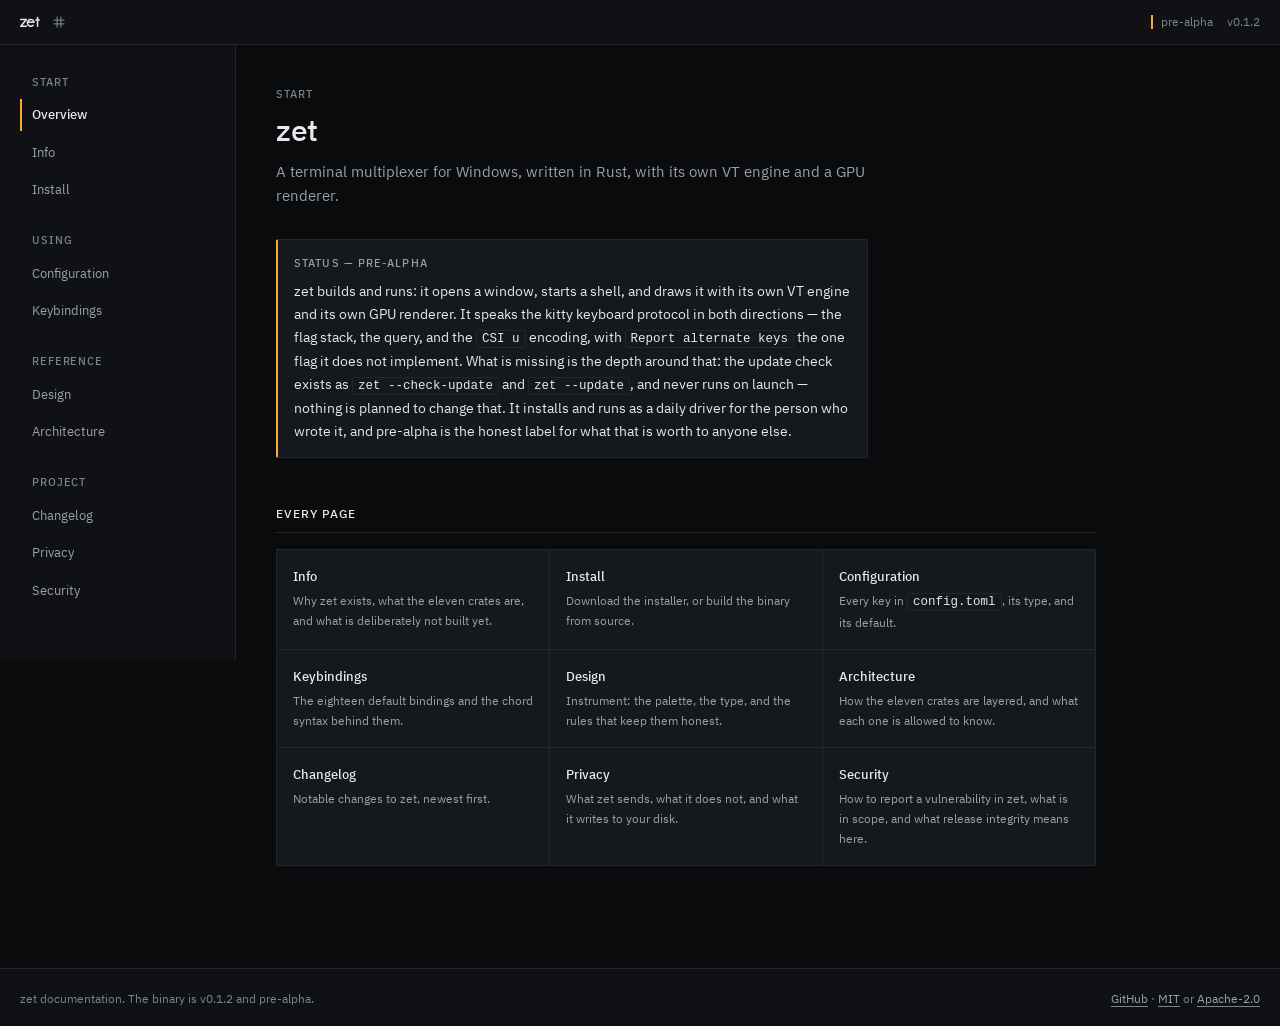
==== commit bf3482df: "Release from a matrix, give the site an icon, and make the overview a router The release workflow be" ====
--- a/docs/index.html
+++ b/docs/index.html
@@ -6,6 +6,17 @@
 <title>zet — a terminal multiplexer for Windows</title>
 <meta name="description" content="zet is a terminal multiplexer for Windows, written in Rust, with its own VT engine and a GPU renderer.">
 <link rel="stylesheet" href="assets/style.css">
+<link rel="icon" href="favicon.ico" sizes="48x48">
+<link rel="icon" href="assets/icon.svg" type="image/svg+xml">
+<link rel="apple-touch-icon" href="assets/icon-180.png">
+<meta name="theme-color" content="#0a0b0d">
+<meta property="og:type" content="website">
+<meta property="og:site_name" content="zet">
+<meta property="og:title" content="zet — a terminal multiplexer for Windows">
+<meta property="og:description" content="zet is a terminal multiplexer for Windows, written in Rust, with its own VT engine and a GPU renderer.">
+<meta property="og:url" content="https://asterxsk.github.io/zet/">
+<meta property="og:image" content="https://asterxsk.github.io/zet/assets/og.png">
+<meta name="twitter:card" content="summary_large_image">
 </head>
 <body>
 <a class="skip" href="#main">Skip to content</a>
@@ -39,6 +50,7 @@
       <p class="nav__label">Start</p>
       <ul class="nav__list">
         <li><a class="nav__link" href="index.html" aria-current="page">Overview</a></li>
+        <li><a class="nav__link" href="info.html">Info</a></li>
         <li><a class="nav__link" href="install.html">Install</a></li>
       </ul>
     </div>
@@ -85,55 +97,16 @@
         honest label for what that is worth to anyone else.</p>
       </div>
 
-      <h2>Why</h2>
+      <h2>Every page</h2>
 
-      <p>Windows terminals each make you give something up. Windows Terminal is good but its
-      rendering and configuration are Microsoft's to decide. Alacritty is fast but has no tabs and
-      no settings UI. WezTerm has everything and needs its own manual. None of them let you own the
-      part that matters.</p>
-
-      <p>There is also a correctness problem that only shows up when you live in a terminal.
-      Full-screen TUI programs flicker on every repaint unless the terminal honors synchronized
-      output. Alternate-screen apps leave artifacts on resize. Mouse reporting, truecolor, and
-      hyperlinks work in some terminals and half-work in others. You notice the first time you run
-      an agentic coding tool inside one.</p>
-
-      <p>zet owns its terminal engine end to end: the byte parser, the screen grid, the scrollback,
-      the reflow, the damage tracking, and the renderer. Nothing about the character pipeline is
-      borrowed. That is the point of the project, and the reason the rest of it exists.</p>
-
-      <h2>The crates</h2>
-
-      <p>The workspace is layered, and each crate is built on the ones above it in this list —
-      except <code>zet-update</code>, which stands alone. None of them is on crates.io, including
-      that one.</p>
-
-      <table>
-        <caption>Eleven crates, in dependency order</caption>
-        <thead>
-          <tr><th scope="col">Crate</th><th scope="col">What it owns</th></tr>
-        </thead>
-        <tbody>
-          <tr><td class="k">zet-vt</td><td>The terminal engine: parser, grid, scrollback, reflow, damage</td></tr>
-          <tr><td class="k">zet-pty</td><td>ConPTY sessions and shell profile discovery</td></tr>
-          <tr><td class="k">zet-config</td><td>TOML configuration, themes, the ANSI palette, hot reload</td></tr>
-          <tr><td class="k">zet-font</td><td>Font loading, rasterisation, the face chain and its fallback order</td></tr>
-          <tr><td class="k">zet-input</td><td>Key and mouse encoding, chords and keybindings</td></tr>
-          <tr><td class="k">zet-session</td><td>A session: a pty and a terminal with a read loop between them</td></tr>
-          <tr><td class="k">zet-render</td><td>The wgpu renderer: the glyph atlas, the grid and chrome pipelines</td></tr>
-          <tr><td class="k">zet-ui</td><td>The chrome's layout, and the embedded IBM Plex Sans it is drawn in</td></tr>
-          <tr><td class="k">zet-app</td><td>The application state machine: tabs, commands, themes, selection</td></tr>
-          <tr><td class="k">zet</td><td>The binary: the window, the event loop, and the frame host</td></tr>
-          <tr><td class="k">zet-update</td><td>Version identity, update checks, self-replacement</td></tr>
-        </tbody>
-      </table>
-
-      <p><a href="architecture.html">Architecture</a> describes how the layers fit together and what
-      each one is allowed to know.</p>
-
-      <h2>Where to go next</h2>
+      <!-- Each card is its page's own `description` meta, word for word. A page whose
+           summary changes has two places to change, and this comment is the reminder. -->
 
       <div class="grid">
+        <a class="card" href="info.html">
+          <span class="card__title">Info</span>
+          <span class="card__body">Why zet exists, what the eleven crates are, and what is deliberately not built yet.</span>
+        </a>
         <a class="card" href="install.html">
           <span class="card__title">Install</span>
           <span class="card__body">Download the installer, or build the binary from source.</span>
@@ -150,26 +123,23 @@
           <span class="card__title">Design</span>
           <span class="card__body">Instrument: the palette, the type, and the rules that keep them honest.</span>
         </a>
+        <a class="card" href="architecture.html">
+          <span class="card__title">Architecture</span>
+          <span class="card__body">How the eleven crates are layered, and what each one is allowed to know.</span>
+        </a>
         <a class="card" href="changelog.html">
           <span class="card__title">Changelog</span>
-          <span class="card__body">What changed, newest first, and the first release.</span>
+          <span class="card__body">Notable changes to zet, newest first.</span>
+        </a>
+        <a class="card" href="privacy.html">
+          <span class="card__title">Privacy</span>
+          <span class="card__body">What zet sends, what it does not, and what it writes to your disk.</span>
         </a>
         <a class="card" href="security.html">
           <span class="card__title">Security</span>
-          <span class="card__body">How to report a vulnerability, and what is in scope.</span>
+          <span class="card__body">How to report a vulnerability in zet, what is in scope, and what release integrity means here.</span>
         </a>
       </div>
-
-      <h2>Not built yet</h2>
-
-      <p>The documentation states plainly what does not exist, because the status above is the
-      honest description of the code and a page that rounded it up would be worse than no page.</p>
-
-      <ul>
-        <li>No update check on launch, and none is planned. <code>zet --check-update</code> reports whether a newer version exists and <code>zet --update</code> installs it, and those commands are the only things in zet that touch the network.</li>
-        <li>No <code>Report alternate keys</code>. The rest of the kitty keyboard protocol is there; this flag is dropped rather than echoed, because the host does not carry the physical key.</li>
-        <li>No library API. The crates are a workspace behind one binary, and none of them is published to crates.io; <code>zet-update</code> is structured as a standalone library but is not on the registry either.</li>
-      </ul>
     </article>
   </main>
 </div>
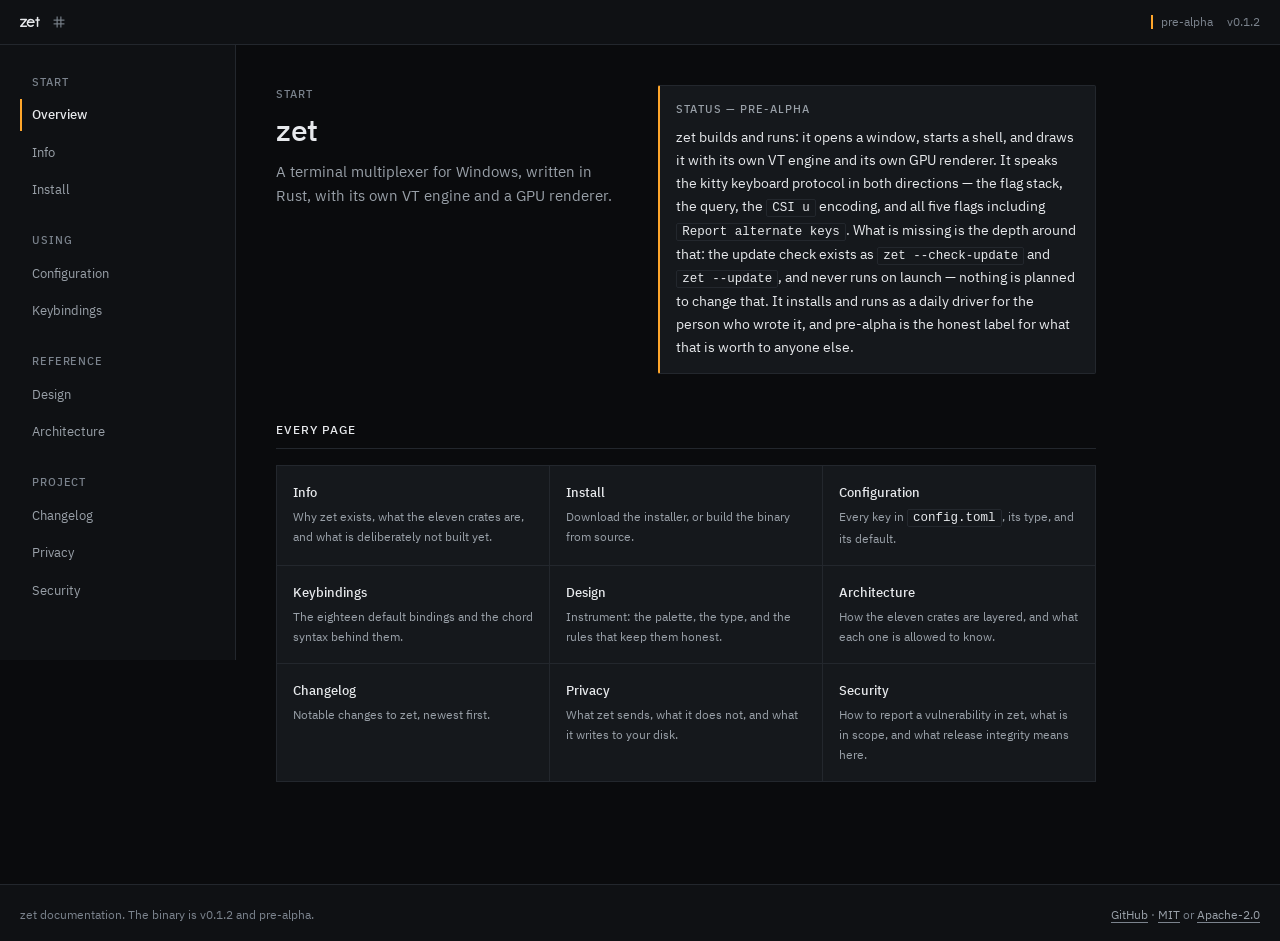
==== commit 93d22c0c: "Make the overview's intro and status one band The status notice sat under a full-width stack of the " ====
--- a/docs/index.html
+++ b/docs/index.html
@@ -80,21 +80,25 @@
 
   <main id="main" class="main">
     <article class="doc">
-      <p class="eyebrow">Start</p>
-      <h1>zet</h1>
-      <p class="lede">A terminal multiplexer for Windows, written in Rust, with its own VT engine
-      and a GPU renderer.</p>
+      <div class="hero">
+        <div class="hero__intro">
+          <p class="eyebrow">Start</p>
+          <h1>zet</h1>
+          <p class="lede">A terminal multiplexer for Windows, written in Rust, with its own VT engine
+          and a GPU renderer.</p>
+        </div>
 
-      <div class="callout">
-        <span class="callout__label">Status — pre-alpha</span>
-        <p>zet builds and runs: it opens a window, starts a shell, and draws it with its own VT
-        engine and its own GPU renderer. It speaks the kitty keyboard protocol in both directions —
-        the flag stack, the query, and the <code>CSI u</code> encoding, with <code>Report alternate
-        keys</code> the one flag it does not implement. What is missing is the depth around that:
-        the update check exists as <code>zet --check-update</code> and <code>zet --update</code>,
-        and never runs on launch — nothing is planned to change that.
-        It installs and runs as a daily driver for the person who wrote it, and pre-alpha is the
-        honest label for what that is worth to anyone else.</p>
+        <div class="callout">
+          <span class="callout__label">Status — pre-alpha</span>
+          <p>zet builds and runs: it opens a window, starts a shell, and draws it with its own VT
+          engine and its own GPU renderer. It speaks the kitty keyboard protocol in both directions —
+          the flag stack, the query, the <code>CSI u</code> encoding, and all five flags including
+          <code>Report alternate keys</code>. What is missing is the depth around that:
+          the update check exists as <code>zet --check-update</code> and <code>zet --update</code>,
+          and never runs on launch — nothing is planned to change that.
+          It installs and runs as a daily driver for the person who wrote it, and pre-alpha is the
+          honest label for what that is worth to anyone else.</p>
+        </div>
       </div>
 
       <h2>Every page</h2>
--- a/docs/assets/style.css
+++ b/docs/assets/style.css
@@ -518,6 +518,25 @@
   border-left-color: var(--danger);
 }
 
+/* ---------------------------------------------------------------- hero */
+
+/* Overview only: the intro and the status are one band, so the router below
+ * starts where the taller column ends instead of after a full-width stack. The
+ * status takes the wider column — it is the long text of the two. */
+.hero {
+  display: grid;
+  grid-template-columns: minmax(0, 1fr) minmax(0, 1.25fr);
+  gap: 20px 32px;
+  align-items: start;
+}
+
+/* Both columns sit in one row: a trailing margin here would be counted once per
+ * column rather than once for the band. */
+.hero .lede,
+.hero .callout {
+  margin-bottom: 0;
+}
+
 /* ---------------------------------------------------------------- cards */
 
 .grid {
@@ -635,6 +654,11 @@
     padding: 28px 20px 60px;
   }
 
+  /* Side by side needs the room the sidebar gives back. */
+  .hero {
+    grid-template-columns: minmax(0, 1fr);
+  }
+
   h1 {
     font-size: 24px;
   }
